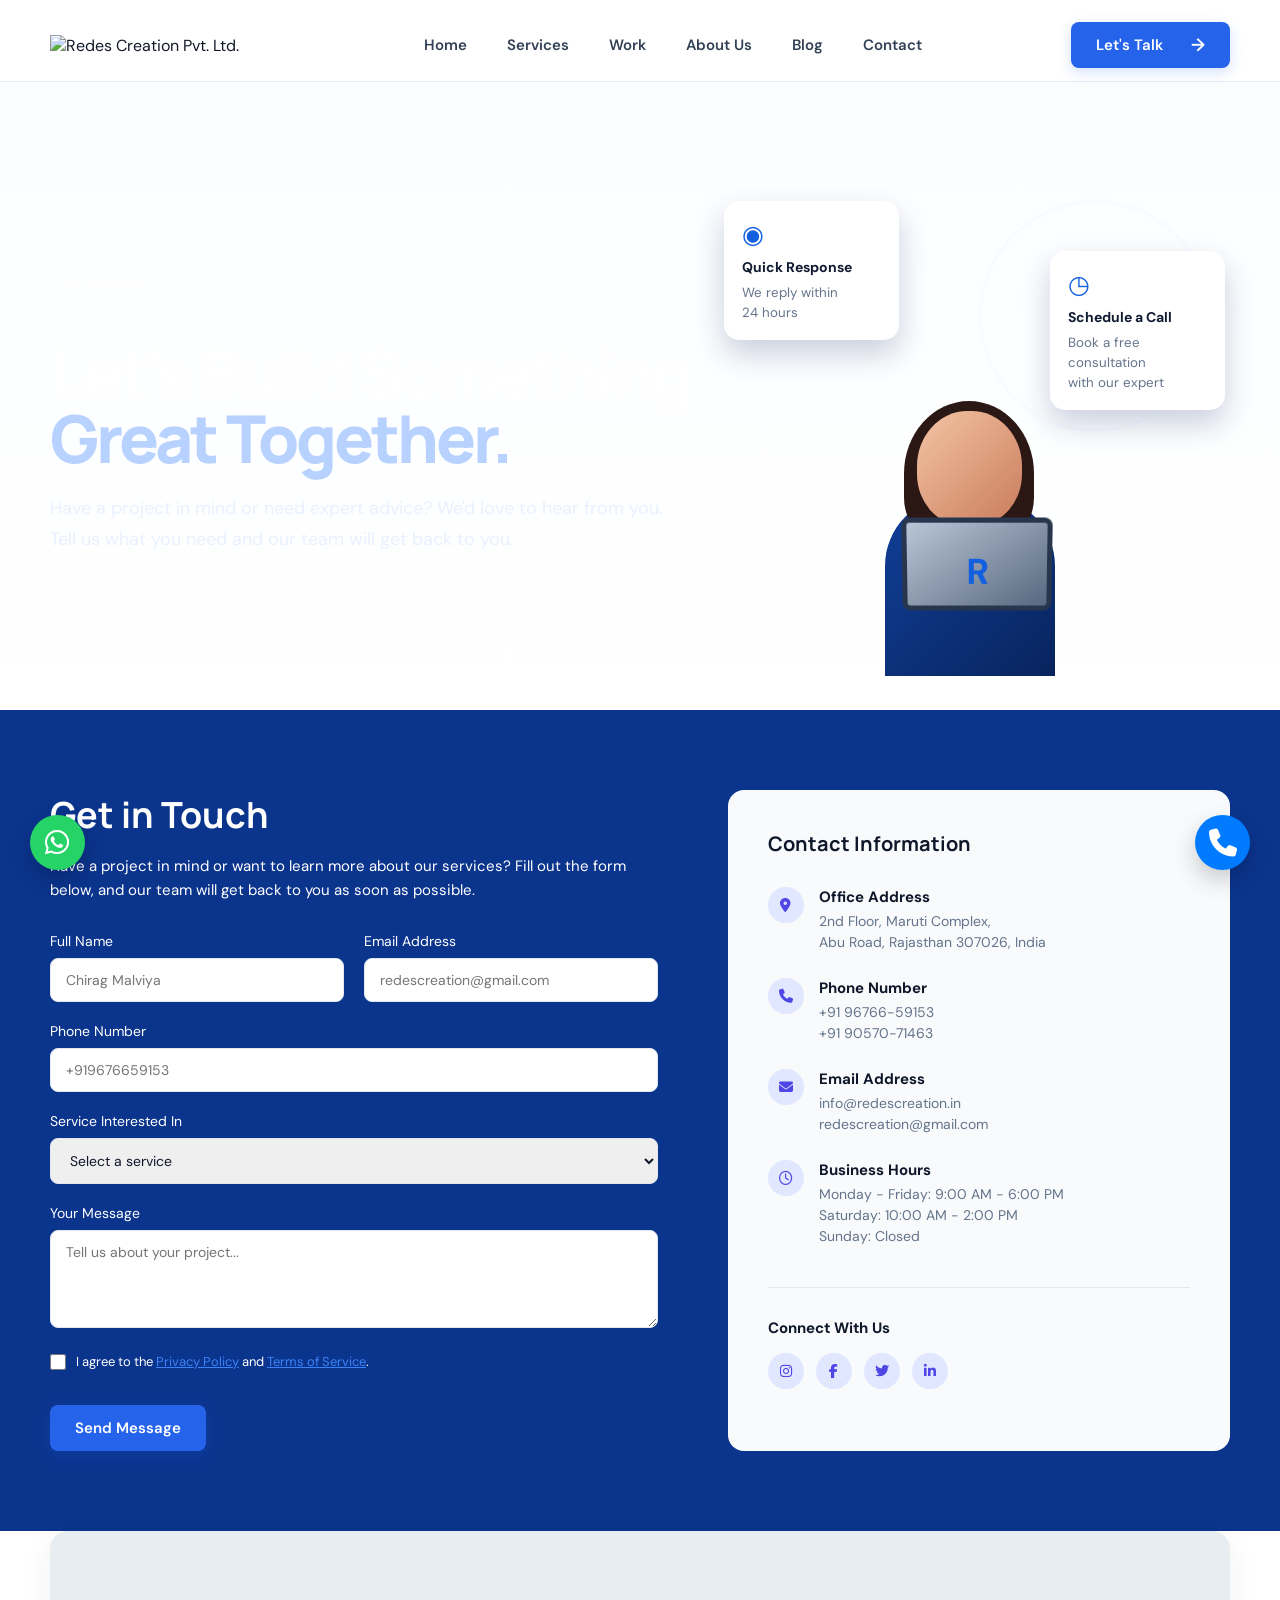
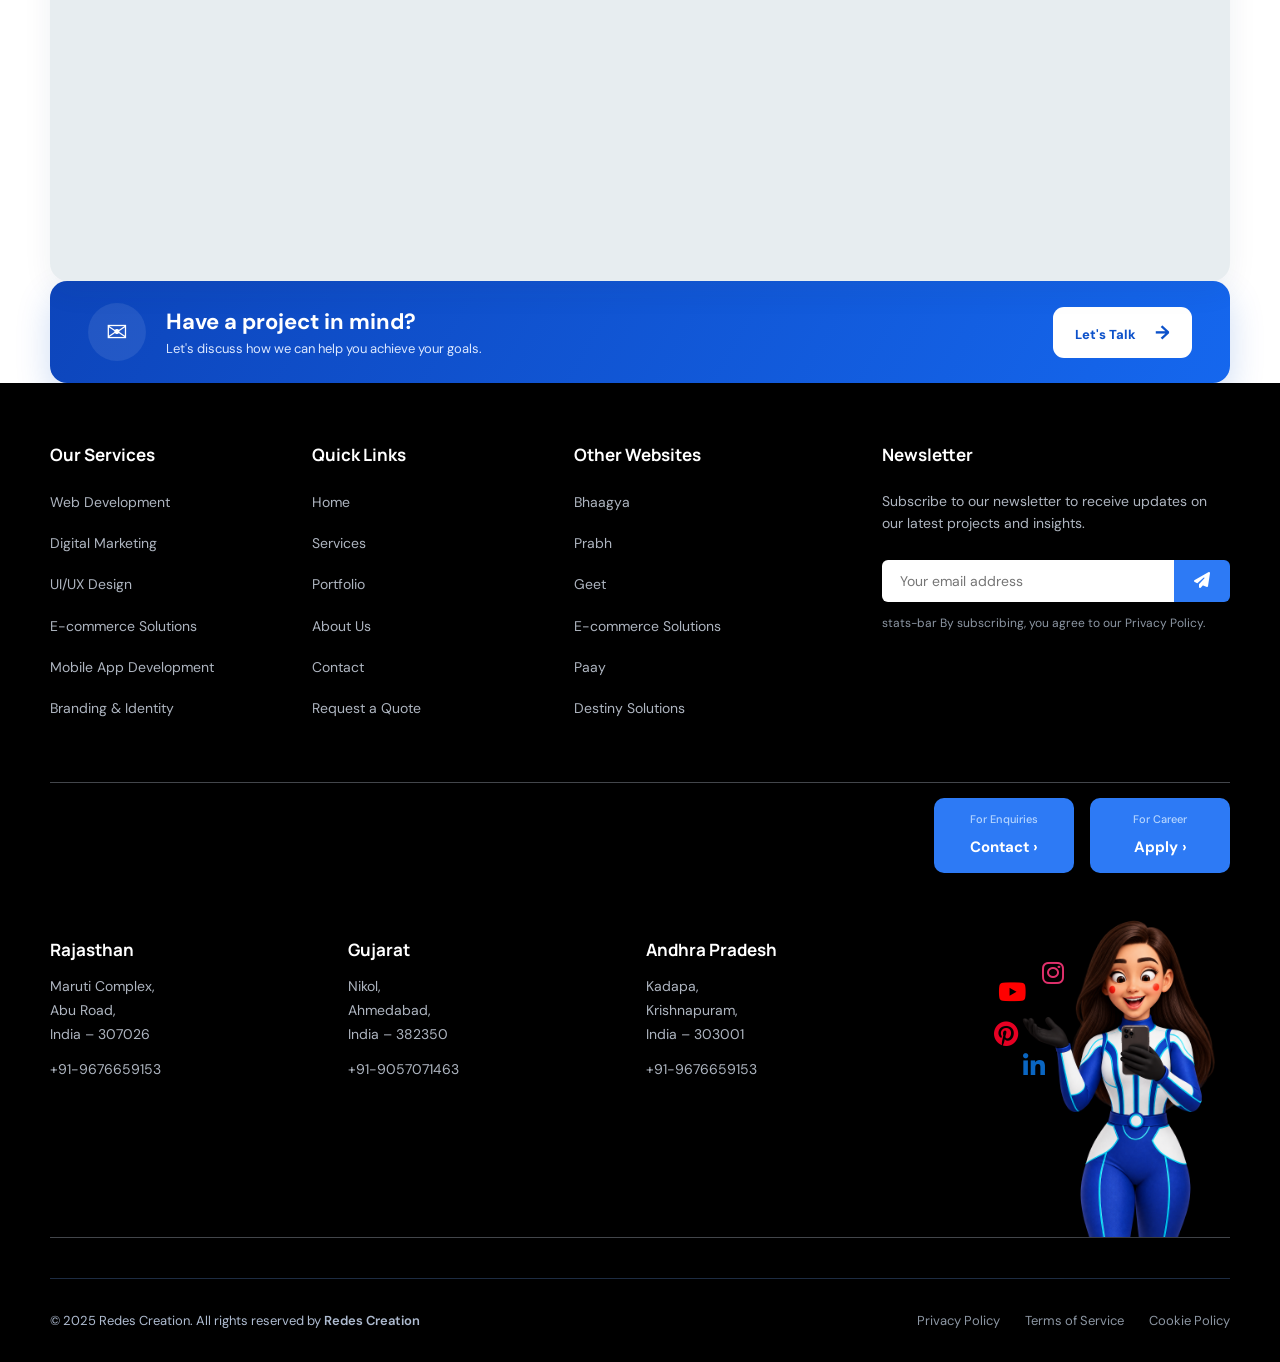
==== pages/contact.html @ 5dd5426d "update contact page cretae kiya" ====
<!doctype html>
<html lang="en">
  <head>
    <meta charset="UTF-8" />
    <meta name="viewport" content="width=device-width, initial-scale=1.0" />
    <title>Contact Us | Redes Creation</title>
    <meta
      name="description"
      content="Contact Redes Creation for digital solutions, websites, apps, software, AI and marketing services."
    />
    <link rel="preconnect" href="https://fonts.googleapis.com" />
    <link rel="preconnect" href="https://fonts.gstatic.com" crossorigin />
    <link
      href="https://fonts.googleapis.com/css2?family=Inter:wght@400;500;600;700;800&display=swap"
      rel="stylesheet"
    />

    <link
      rel="stylesheet"
      href="https://cdnjs.cloudflare.com/ajax/libs/font-awesome/6.4.0/css/all.min.css"
    />
    <link rel="stylesheet" href="contact.css" />
    <link rel="stylesheet" href="../css/style.css" />
  </head>
  <body>
    <header class="site-header" id="home">
      <div class="container nav-wrap">
        <a href="../index.html" class="brand" aria-label="Redes Creation home">
          <img
            src="https://redescreation.in/images/ram.png"
            alt="Redes Creation Pvt. Ltd."
          />
        </a>
        <button
          class="menu-toggle"
          aria-label="Toggle navigation"
          aria-expanded="false"
        >
          <span></span><span></span><span></span>
        </button>
        <nav class="main-nav">
          <a class="active" href="../index.html">Home</a>
          <a href="../pages/service.html">Services</a>
          <a href="#work">Work</a>
          <a href="#about">About Us</a>
          <a href="#blog">Blog</a>
          <a href="pages/contact.html">Contact</a>
        </nav>
        <a class="btn btn-primary nav-cta" href="#contact"
          >Let's Talk <span>→</span></a
        >
      </div>
    </header>

    <main>
      <section class="hero">
        <div class="hero-lines"></div>
        <div class="container hero-content">
          <div>
            <span class="eyebrow light">GET IN TOUCH</span>
            <h1>Let's Build Something <span>Great Together.</span></h1>
            <p>
              Have a project in mind or need expert advice? We'd love to hear
              from you. Tell us what you need and our team will get back to you.
            </p>
          </div>

          <div class="hero-visual" aria-hidden="true">
            <div class="orb orb-1"></div>
            <div class="orb orb-2"></div>
            <div class="person">
              <div class="head"></div>
              <div class="hair"></div>
              <div class="body"></div>
              <div class="laptop"></div>
            </div>
            <div class="float-card card-a">
              <i>◉</i><strong>Quick Response</strong
              ><small>We reply within<br />24 hours</small>
            </div>
            <div class="float-card card-b">
              <i>◷</i><strong>Schedule a Call</strong
              ><small>Book a free consultation<br />with our expert</small>
            </div>
          </div>
        </div>
      </section>

     <!-- CONTACT -->
      <section class="contact-section section-light" id="contact">
        <div class="container contact-layout">
          <!-- Contact Form -->
          <div class="contact-form-wrap">
            <h2>Get in Touch</h2>
            <p>
              Have a project in mind or want to learn more about our services?
              Fill out the form below, and our team will get back to you as soon
              as possible.
            </p>
            <form class="contact-form">
              <div class="form-row">
                <div class="form-group">
                  <label>Full Name</label>
                  <input type="text" placeholder="Chirag Malviya" required />
                </div>
                <div class="form-group">
                  <label>Email Address</label>
                  <input
                    type="email"
                    placeholder="redescreation@gmail.com"
                    required
                  />
                </div>
              </div>
              <div class="form-group">
                <label>Phone Number</label>
                <input type="tel" placeholder="+919676659153" />
              </div>
              <div class="form-group">
                <label>Service Interested In</label>
                <select required>
                  <option value="">Select a service</option>
                  <option value="web">Web Development</option>
                  <option value="app">App Development</option>
                  <option value="marketing">Digital Marketing</option>
                  <option value="design">UI/UX Design</option>
                </select>
              </div>
              <div class="form-group">
                <label>Your Message</label>
                <textarea
                  rows="4"
                  placeholder="Tell us about your project..."
                  required
                ></textarea>
              </div>
              <div class="form-group checkbox-group">
                <input type="checkbox" id="terms" required />
                <label for="terms"
                  >I agree to the <a href="#">Privacy Policy</a> and
                  <a href="#">Terms of Service</a>.</label
                >
              </div>
              <button type="submit" class="btn btn-primary mt-3">
                Send Message
              </button>
            </form>
          </div>

          <!-- Contact Info -->
          <div class="contact-info-wrap">
            <h3>Contact Information</h3>

            <div class="info-item">
              <div class="info-icon">
                <i class="fa-solid fa-location-dot"></i>
              </div>
              <div class="info-text">
                <strong>Office Address</strong>
                <span
                  >2nd Floor, Maruti Complex,<br />Abu Road, Rajasthan 307026,
                  India</span
                >
              </div>
            </div>

            <div class="info-item">
              <div class="info-icon"><i class="fa-solid fa-phone"></i></div>
              <div class="info-text">
                <strong>Phone Number</strong>
                <span>+91 96766-59153<br />+91 90570-71463</span>
              </div>
            </div>

            <div class="info-item">
              <div class="info-icon"><i class="fa-solid fa-envelope"></i></div>
              <div class="info-text">
                <strong>Email Address</strong>
                <span>info@redescreation.in<br />redescreation@gmail.com</span>
              </div>
            </div>

            <div class="info-item">
              <div class="info-icon"><i class="fa-regular fa-clock"></i></div>
              <div class="info-text">
                <strong>Business Hours</strong>
                <span
                  >Monday - Friday: 9:00 AM - 6:00 PM<br />Saturday: 10:00 AM -
                  2:00 PM<br />Sunday: Closed</span
                >
              </div>
            </div>

            <div class="connect-with-us">
              <h4>Connect With Us</h4>
              <div class="social-links">
                <a href="https://www.instagram.com/redescreation"><i class="fa-brands fa-instagram"></i></a>
                <a href="#"><i class="fa-brands fa-facebook-f"></i></a>
                <a href="#"><i class="fa-brands fa-twitter"></i></a>
                <a href="https://www.linkedin.com/company/redescreation/"><i class="fa-brands fa-linkedin-in"></i></a>
              </div>
            </div>
          </div>
        </div>
      </section>
    </main>
    

        <div class="container map">
          <iframe src="https://maps.google.com/maps?q=Maruti%20Complex,%20Abu%20Road,%20Rajasthan%20307026&t=&z=14&ie=UTF8&iwloc=&output=embed" width="100%" height="100%" style="border:0;" allowfullscreen="" loading="lazy" referrerpolicy="no-referrer-when-downgrade" title="Google Map of Redes Creation Office"></iframe>
        </div>

        <div class="container project-cta">
          <div class="mail-circle">✉</div>
          <div>
            <h3>Have a project in mind?</h3>
            <p>Let's discuss how we can help you achieve your goals.</p>
          </div>
          <a class="white-btn" href="#contact-form"
            >Let's Talk <span>→</span></a
          >
        </div>
      </section>
    </main>

    <footer class="footer">
      <div class="container">
        <div class="footer-top">
          <div class="footer-col">
            <h4>Our Services</h4>
            <ul>
              <li><a href="#">Web Development</a></li>
              <li><a href="#">Digital Marketing</a></li>
              <li><a href="#">UI/UX Design</a></li>
              <li><a href="#">E-commerce Solutions</a></li>
              <li><a href="#">Mobile App Development</a></li>
              <li><a href="#">Branding & Identity</a></li>
            </ul>
          </div>
          <div class="footer-col">
            <h4>Quick Links</h4>
            <ul>
              <li><a href="../index.html">Home</a></li>
              <li><a href="../pages/service.html">Services</a></li>
              <li><a href="#">Portfolio</a></li>
              <li><a href="#">About Us</a></li>
              <li><a href="../pages/contact.html">Contact</a></li>
              <li><a href="#">Request a Quote</a></li>
            </ul>
          </div>
          <div class="footer-col">
            <h4>Other Websites</h4>
            <ul>
              <li><a href="#">Bhaagya</a></li>
              <li><a href="#">Prabh</a></li>
              <li><a href="#">Geet</a></li>
              <li><a href="#">E-commerce Solutions</a></li>
              <li><a href="#">Paay</a></li>
              <li><a href="#">Destiny Solutions</a></li>
            </ul>
          </div>
          <div class="footer-col newsletter-col">
            <h4>Newsletter</h4>
            <p>
              Subscribe to our newsletter to receive updates on our latest
              projects and insights.
            </p>
            <form class="newsletter-form">
              <input type="email" placeholder="Your email address" required />
              <button type="submit" aria-label="Subscribe">
                <i class="fa-solid fa-paper-plane"></i>
              </button>
            </form>
            <p class="privacy-text">
              stats-bar By subscribing, you agree to our Privacy Policy.
            </p>
          </div>
        </div>

        <div class="footer-middle">
          <div class="locations-wrap">
            <div class="location-col">
              <h4>Rajasthan</h4>
              <p>Maruti Complex,<br />Abu Road,<br />India &ndash; 307026</p>
              <a href="tel:+919676659153">+91-9676659153</a>
            </div>
            <div class="location-col">
              <h4>Gujarat</h4>
              <p>Nikol,<br />Ahmedabad,<br />India &ndash; 382350</p>
              <a href="tel:+919057071463">+91-9057071463</a>
            </div>
            <div class="location-col">
              <h4>Andhra Pradesh</h4>
              <p>Kadapa,<br />Krishnapuram,<br />India &ndash; 303001</p>
              <a href="tel:+919676659153">+91-9676659153</a>
            </div>
          </div>
          <div class="actions-wrap">
            <div class="action-buttons">
              <a href="#" class="action-btn">
                <span class="small-text">For Enquiries</span>
                <span class="big-text">Contact &rsaquo;</span>
              </a>
              <a href="#" class="action-btn">
                <span class="small-text">For Career</span>
                <span class="big-text">Apply &rsaquo;</span>
              </a>
            </div>
            <div class="character-social-wrapper">
              <div class="charecter-user">
                <img
                  src="../assets/social media-2.png"
                  alt="character use social media"
                />
              </div>
              <div class="social-links-floating">
                <a
                  href="https://www.instagram.com/redescreation"
                  class="social-icon icon-1"
                  aria-label="Instagram"
                  ><i class="fa-brands fa-instagram"></i
                ></a>
                <a href="#" class="social-icon icon-2" aria-label="Pinterest"
                  ><i class="fa-brands fa-pinterest"></i
                ></a>
                <a href="#" class="social-icon icon-3" aria-label="YouTube"
                  ><i class="fa-brands fa-youtube"></i
                ></a>
                <a
                  href="https://www.linkedin.com/company/redescreation/"
                  class="social-icon icon-4"
                  aria-label="LinkedIn"
                  ><i class="fa-brands fa-linkedin-in"></i
                ></a>
              </div>
            </div>
          </div>
        </div>

        <div class="footer-bottom">
          <p>
            &copy; 2025 Redes Creation. All rights reserved by
            <a href="#" class="brand-link">Redes Creation</a>
          </p>
          <div class="footer-legal">
            <a href="#">Privacy Policy</a>
            <a href="#">Terms of Service</a>
            <a href="#">Cookie Policy</a>
          </div>
        </div>
      </div>
    </footer>

    <a
      href="https://wa.me/919676659153"
      class="float-btn float-whatsapp"
      target="_blank"
      rel="noopener"
      aria-label="WhatsApp Us"
    >
      <i class="fa-brands fa-whatsapp"></i>
    </a>
    <a
      href="tel:+919676659153"
      class="float-btn float-call"
      aria-label="Call Us"
    >
      <i class="fa-solid fa-phone"></i>
    </a>

    <div class="service-modal" aria-hidden="true">
      <div class="modal-backdrop"></div>
      <div class="modal-box">
        <button class="modal-close" aria-label="Close">×</button>
        <span class="mini-label">SERVICE DETAILS</span>
        <h2 id="modal-title">Website</h2>
        <p id="modal-text"></p>
        <ul id="modal-list"></ul>
        <a href="../pages/contact.html" class="btn btn-primary modal-cta"
          >Discuss Your Project →</a
        >
      </div>
    </div>

    <script src="../js/script.js"></script>
    <script src="../pages/contact.js"></script>
  </body>
</html>
---- pages/contact.css ----
* {
  box-sizing: border-box;
  margin: 0;
  padding: 0;
}
:root {
  --blue: #1557d8;
  --blue2: #0a42b8;
  --navy: #07152d;
  --text: #101b32;
  --muted: #66758e;
  --line: #e4e9f2;
}
html {
  scroll-behavior: smooth;
}
body {
  font-family: Inter, Arial, sans-serif;
  color: var(--text);
  background: #fff;
}
a {
  text-decoration: none;
  color: inherit;
}
.container {
  width: min(1180px, calc(100% - 48px));
  margin: auto;
}

.site-header {
  height: 82px;
  background: #fff;
  border-bottom: 1px solid #edf0f5;
  position: relative;
  z-index: 20;
}
.nav-wrap {
  height: 100%;
  display: flex;
  align-items: center;
  gap: 32px;
}
.brand {
  display: flex;
  align-items: center;
  gap: 9px;
  min-width: 245px;
}
.brand-mark {
  font-size: 49px;
  line-height: 1;
  font-weight: 800;
  color: #125be0;
  letter-spacing: -8px;
  width: 42px;
}
.brand-text {
  display: grid;
  line-height: 1.05;
}
.brand-text strong {
  font-size: 21px;
  letter-spacing: -0.5px;
}
.brand-text b {
  font-size: 16px;
  color: #1260df;
  letter-spacing: 0.1px;
}
.brand-text small {
  font-size: 9px;
  font-weight: 700;
  display: inline;
  margin-left: 79px;
  margin-top: -11px;
  white-space: nowrap;
}
.main-nav {
  display: flex;
  align-items: center;
  justify-content: center;
  gap: 34px;
  flex: 1;
  font-size: 14px;
  font-weight: 600;
}
.main-nav a {
  padding: 30px 0 25px;
  position: relative;
}
.main-nav a.active {
  color: var(--blue);
}
.main-nav a.active:after {
  content: "";
  position: absolute;
  bottom: 17px;
  left: 0;
  right: 0;
  height: 2px;
  background: var(--blue);
}
.nav-cta,
.primary-btn {
  background: linear-gradient(135deg, #1260e8, #0b4ccf);
  color: #fff;
  border: 0;
  border-radius: 12px;
  padding: 15px 21px;
  font-weight: 700;
  box-shadow: 0 8px 20px #145be833;
}
.nav-cta span,
.primary-btn span,
.white-btn span {
  margin-left: 16px;
  font-size: 19px;
}
.menu-toggle {
  display: none;
  background: none;
  border: 0;
  font-size: 27px;
  color: #1358d7;
}

.hero {
  position: relative;
  overflow: hidden;
  background: linear-gradient(110deg, #0a43ae, #155bd0);
  color: #fff;
  min-height: 330px;
}
.hero:after {
  content: "";
  position: absolute;
  inset: 0;
  background: linear-gradient(
    78deg,
    transparent 48%,
    #ffffff0d 48.3%,
    transparent 49%,
    transparent 72%,
    #ffffff0b 72.3%,
    transparent 73%
  );
  pointer-events: none;
}
.hero-content {
  min-height: 330px;
  display: grid;
  grid-template-columns: 1.1fr 0.9fr;
  align-items: center;
  position: relative;
  z-index: 2;
}
.eyebrow {
  display: inline-flex;
  color: #1260df;
  font-size: 12px;
  font-weight: 800;
  letter-spacing: 0.5px;
  margin-bottom: 16px;
}
.eyebrow.light {
  color: #fff;
  border: 1px solid #ffffff66;
  padding: 8px 13px;
  border-radius: 20px;
  background: #ffffff12;
}
.hero h1 {
  font-size: clamp(42px, 5vw, 65px);
  line-height: 1.05;
  max-width: 650px;
  letter-spacing: -2.2px;
}
.hero h1 span {
  color: #b8d2ff;
}
.hero p {
  font-size: 18px;
  line-height: 1.7;
  max-width: 620px;
  margin-top: 22px;
  color: #e9f0ff;
}
.hero-visual {
  height: 330px;
  position: relative;
}
.orb {
  position: absolute;
  border-radius: 50%;
  filter: blur(1px);
}
.orb-1 {
  width: 320px;
  height: 320px;
  background: #ffffff10;
  right: 80px;
  top: 15px;
}
.orb-2 {
  width: 230px;
  height: 230px;
  border: 1px dashed #b9d3ff66;
  right: 20px;
  top: 55px;
}
.person {
  position: absolute;
  right: 170px;
  bottom: 0;
  width: 180px;
  height: 275px;
}
.head {
  position: absolute;
  width: 105px;
  height: 115px;
  border-radius: 48% 48% 45% 45%;
  background: linear-gradient(135deg, #f4c5a4, #c87b5c);
  top: 10px;
  left: 37px;
  z-index: 3;
}
.hair {
  position: absolute;
  width: 130px;
  height: 145px;
  border-radius: 52% 52% 35% 35%;
  background: #2b1713;
  top: 0;
  left: 24px;
  z-index: 2;
}
.body {
  position: absolute;
  bottom: 0;
  left: 5px;
  width: 170px;
  height: 180px;
  border-radius: 70px 70px 0 0;
  background: linear-gradient(135deg, #103f98, #08245e);
}
.laptop {
  position: absolute;
  z-index: 5;
  bottom: 65px;
  left: 22px;
  width: 150px;
  height: 93px;
  border-radius: 8px;
  background: linear-gradient(145deg, #b9c5d7, #59687f);
  border: 5px solid #28364d;
  transform: perspective(300px) rotateX(-4deg);
}
.laptop:after {
  content: "R";
  position: absolute;
  inset: 25px;
  text-align: center;
  color: #1260df;
  font-size: 36px;
  font-weight: 800;
}
.float-card {
  position: absolute;
  background: #fff;
  color: var(--text);
  padding: 17px 18px;
  border-radius: 15px;
  box-shadow: 0 14px 30px #001b5833;
  width: 175px;
  z-index: 6;
}
.float-card i {
  display: block;
  color: #1260df;
  font-size: 25px;
  font-style: normal;
  margin-bottom: 7px;
}
.float-card strong {
  font-size: 14px;
  display: block;
}
.float-card small {
  color: #65748b;
  line-height: 1.5;
  display: block;
  margin-top: 7px;
}
.card-a {
  left: 25px;
  top: 55px;
}
.card-b {
  right: 5px;
  top: 105px;
}

.contact-section {
  background: #f8faff;
  padding: 0 0 70px;
}
.contact-box {
  background: #fff;
  border-radius: 22px;
  box-shadow: 0 22px 55px #172b4d15;
  position: relative;
  z-index: 5;
  margin-top: -1px;
  display: grid;
  grid-template-columns: 1.1fr 0.9fr;
  padding: 48px 50px;
}
.form-side {
  padding-right: 55px;
  border-right: 1px solid var(--line);
}
.info-side {
  padding-left: 55px;
}
.contact-box h2 {
  font-size: 31px;
  line-height: 1.2;
  letter-spacing: -1px;
  margin-bottom: 14px;
}
.contact-box h2 span {
  color: #1260df;
}
.muted {
  color: var(--muted);
  font-size: 15px;
  line-height: 1.7;
}
form {
  margin-top: 25px;
}
.field {
  display: flex;
  align-items: center;
  gap: 12px;
  border: 1px solid var(--line);
  border-radius: 12px;
  height: 54px;
  padding: 0 16px;
  margin-bottom: 13px;
  transition: 0.2s;
}
.field:focus-within {
  border-color: #2b6bea;
  box-shadow: 0 0 0 4px #1260df12;
}
.field > span {
  color: #1260df;
  font-size: 18px;
  width: 18px;
  text-align: center;
}
.field input,
.field select,
.field textarea {
  border: 0;
  outline: 0;
  width: 100%;
  font: inherit;
  color: #293752;
  background: transparent;
}
.field input::placeholder,
.field textarea::placeholder {
  color: #98a4b6;
}
.field select {
  color: #98a4b6;
}
.field textarea {
  resize: vertical;
  min-height: 95px;
  padding-top: 16px;
}
.field.textarea {
  height: 120px;
  align-items: flex-start;
}
.form-bottom {
  display: flex;
  align-items: center;
  gap: 20px;
  margin-top: 7px;
}
.primary-btn {
  cursor: pointer;
}
.privacy {
  display: flex;
  align-items: center;
  gap: 9px;
  color: #1260df;
  font-size: 18px;
}
.privacy span {
  color: #7b8798;
  font-size: 11px;
  line-height: 1.4;
}
.form-status {
  font-size: 13px;
  margin-top: 12px;
  font-weight: 600;
}
.info-item {
  display: flex;
  gap: 17px;
  margin-top: 25px;
}
.info-icon {
  width: 43px;
  height: 43px;
  border-radius: 50%;
  background: #edf4ff;
  color: #1260df;
  display: grid;
  place-items: center;
  font-size: 21px;
  flex: 0 0 auto;
}
.info-item strong {
  font-size: 14px;
}
.info-item p {
  color: #46546b;
  font-size: 13px;
  line-height: 1.6;
  margin-top: 5px;
}
.map {
  height: 350px;
  margin-top: 40px;
  border-radius: 18px;
  overflow: hidden;
  position: relative;
  background: #e7edf0;
  box-shadow: 0 10px 30px #172b4d11;
}
.map iframe {
  width: 100%;
  height: 100%;
  border: 0;
}
.project-cta {
  margin-top: 22px;
  border-radius: 17px;
  background: linear-gradient(120deg, #0d45bb, #1567ee);
  color: #fff;
  display: flex;
  align-items: center;
  gap: 20px;
  padding: 22px 38px;
  box-shadow: 0 15px 35px #0c4fc633;
}
.mail-circle {
  width: 58px;
  height: 58px;
  border-radius: 50%;
  display: grid;
  place-items: center;
  background: #ffffff16;
  font-size: 26px;
}
.project-cta h3 {
  font-size: 22px;
}
.project-cta p {
  font-size: 13px;
  color: #dce8ff;
  margin-top: 4px;
}
.white-btn {
  margin-left: auto;
  background: #fff;
  color: #0c51ca;
  padding: 13px 22px;
  border-radius: 11px;
  font-size: 13px;
  font-weight: 800;
}

.footer {
  background: #06142b;
  color: #fff;
  padding: 55px 0 20px;
}
.footer-grid {
  display: grid;
  grid-template-columns: 1.3fr 0.8fr 1.2fr 1.1fr;
  gap: 45px;
}
.footer .brand {
  min-width: 0;
  margin-bottom: 20px;
}
.footer .brand-mark {
  font-size: 43px;
}
.footer p,
.footer a {
  color: #aebbd0;
  font-size: 13px;
  line-height: 1.8;
}
.footer-grid > div > a:not(.brand) {
  display: block;
}
.footer h4 {
  font-size: 14px;
  margin-bottom: 16px;
  color: #fff;
}
.hours-title {
  margin-top: 23px;
}
.socials {
  display: flex;
  gap: 8px;
  margin-top: 18px;
}
.socials a {
  border: 1px solid #40506b;
  width: 31px;
  height: 31px;
  border-radius: 50%;
  display: grid;
  place-items: center;
  font-size: 11px;
  color: #fff;
}
.footer-bottom {
  border-top: 1px solid #1d2c43;
  margin-top: 40px;
  padding-top: 18px;
  display: flex;
  justify-content: space-between;
  color: #8291a9;
  font-size: 11px;
}

@media (max-width: 900px) {
  .main-nav {
    gap: 18px;
  }
  .brand {
    min-width: 210px;
  }
  .nav-wrap {
    gap: 15px;
  }
  .hero-content {
    grid-template-columns: 1fr;
  }
  .hero {
    min-height: 500px;
  }
  .hero-content {
    padding-top: 55px;
  }
  .hero-visual {
    height: 250px;
    margin-top: 10px;
  }
  .person {
    right: 34%;
    transform: scale(0.85);
    transform-origin: bottom;
  }
  .card-a {
    left: 2%;
    top: 25px;
  }
  .card-b {
    right: 0;
    top: 50px;
  }
  .contact-box {
    grid-template-columns: 1fr;
  }
  .form-side {
    padding-right: 0;
    border-right: 0;
    border-bottom: 1px solid var(--line);
    padding-bottom: 35px;
  }
  .info-side {
    padding: 35px 0 0;
  }
  .footer-grid {
    grid-template-columns: 1fr 1fr;
  }
}
@media (max-width: 680px) {
  .container {
    width: min(100% - 28px, 1180px);
  }
  .site-header {
    height: 70px;
  }
  .main-nav {
    display: none;
    position: absolute;
    top: 70px;
    left: 0;
    right: 0;
    background: #fff;
    flex-direction: column;
    padding: 15px 20px;
    gap: 0;
    box-shadow: 0 15px 25px #001b5820;
  }
  .main-nav.open {
    display: flex;
  }
  .main-nav a {
    padding: 14px 5px;
    width: 100%;
  }
  .main-nav a.active:after {
    bottom: 7px;
  }
  .menu-toggle {
    display: block;
    margin-left: auto;
  }
  .nav-cta {
    display: none;
  }
  .brand-text strong {
    font-size: 18px;
  }
  .brand-text b {
    font-size: 14px;
  }
  .brand-text small {
    font-size: 8px;
    margin-left: 69px;
  }
  .brand-mark {
    font-size: 43px;
  }
  .hero {
    min-height: 575px;
  }
  .hero-content {
    padding-top: 45px;
  }
  .hero h1 {
    font-size: 40px;
    letter-spacing: -1.5px;
  }
  .hero p {
    font-size: 15px;
  }
  .hero-visual {
    height: 280px;
  }
  .person {
    right: 22%;
    transform: scale(0.7);
  }
  .float-card {
    width: 145px;
    padding: 12px;
  }
  .float-card small {
    font-size: 10px;
  }
  .card-a {
    left: 0;
    top: 30px;
  }
  .card-b {
    right: 0;
    top: 100px;
  }
  .contact-box {
    padding: 30px 22px;
    border-radius: 17px;
  }
  .contact-box h2 {
    font-size: 26px;
  }
  .form-bottom {
    align-items: flex-start;
    flex-direction: column;
  }
  .privacy {
    order: 2;
  }
  .map {
    height: 280px;
  }
  .project-cta {
    flex-wrap: wrap;
    padding: 22px;
  }
  .project-cta .white-btn {
    margin-left: 0;
  }
  .project-cta h3 {
    font-size: 19px;
  }
  .footer-grid {
    grid-template-columns: 1fr;
    gap: 30px;
  }
  .footer-bottom {
    flex-direction: column;
    gap: 8px;
  }
}
---- css/style.css ----
@import url("https://fonts.googleapis.com/css2?family=DM+Sans:wght@400;500;600;700&family=Manrope:wght@500;600;700;800&display=swap");

:root {
  --blue: #1260e8;
  --blue2: #1f7bff;
  --navy: #071020;
  --ink: #111827;
  --muted: #64748b;
  --line: #dbe4f1;
  --soft: #f7faff;
  --white: #fff;
  --shadow: 0 20px 60px rgba(15, 42, 92, 0.12);
  --radius: 22px;
}
* {
  box-sizing: border-box;
  margin: 0;
  padding: 0;
}
html {
  scroll-behavior: smooth;
}
body {
  font-family: "DM Sans", sans-serif;
  color: var(--ink);
  background: #fff;
  overflow-x: hidden;
}
a {
  text-decoration: none;
  color: inherit;
}
button {
  font: inherit;
}
.container {
  width: min(1180px, calc(100% - 48px));
  margin: auto;
}
.top-glow {
  position: fixed;
  inset: -30vh -20vw auto;
  height: 60vh;
  background: radial-gradient(
    circle,
    rgba(39, 120, 255, 0.08),
    transparent 62%
  );
  pointer-events: none;
  z-index: -1;
}

.site-header {
  position: sticky;
  top: 0;
  z-index: 100;
  background: rgba(255, 255, 255, 0.95);
  backdrop-filter: blur(12px);
  border-bottom: 1px solid rgba(226, 232, 240, 0.8);
}
.nav-wrap {
  height: 90px;
  display: flex;
  align-items: center;
  justify-content: space-between;
}
.brand {
  width: 245px;
  display: block;
}
/* .footer-video{ 
  width: 100;
  height: 100px;
} */

.brand img {
  width: 132px;
  height: 34px;
  object-fit: cover;
  object-position: left center;
  mix-blend-mode: multiply;
}
.main-nav {
  display: flex;
  align-items: center;
  gap: 40px;
}
.main-nav a {
  font-size: 15px;
  font-weight: 600;
  color: #334155;
  position: relative;
  padding: 10px 0;
  transition: color 0.3s ease;
}
.main-nav a:hover,
.main-nav a.active {
  color: #0f58d8;
}
.main-nav a.active:after,
.main-nav a:hover:after {
  content: "";
  position: absolute;
  bottom: 0;
  left: 0;
  width: 100%;
  height: 2px;
  background: #2563eb;
  border-radius: 2px;
}
.nav-cta {
  margin-left: 20px;
}

.btn {
  display: inline-flex;
  align-items: center;
  justify-content: center;
  gap: 12px;
  padding: 12px 24px;
  border-radius: 8px;
  font-weight: 600;
  font-size: 15px;
  transition: all 0.3s ease;
  border: 1px solid transparent;
  cursor: pointer;
}
.btn span {
  font-size: 18px;
  line-height: 0;
  transition: transform 0.3s ease;
}
.btn:hover span {
  transform: translateX(4px);
}
.btn-primary {
  background: #2563eb;
  color: #fff;
  box-shadow: 0 4px 14px rgba(37, 99, 235, 0.2);
}
.btn-primary:hover {
  background: #1d4ed8;
  transform: translateY(-2px);
  box-shadow: 0 6px 20px rgba(37, 99, 235, 0.3);
}

.hero-btn-outline {
  display: inline-flex;
  align-items: center;
  gap: 8px;
  padding: 14px 26px;
  border: 1px solid #1d6df1;
  border-radius: 100px;
  color: #1d6df1;
  font-weight: 700;
  font-size: 15px;
  transition: 0.3s ease;
  text-decoration: none;
}
.hero-btn-outline:hover {
  background: #1d6df1;
  color: #fff;
}

.hero-btn-cyan {
  display: inline-flex;
  align-items: center;
  gap: 8px;
  padding: 14px 26px;
  background: linear-gradient(160deg, #145ee2, #0a3eaa);
  border-radius: 100px;
  color: #fff;
  font-weight: 700;
  font-size: 15px;
  transition: 0.3s ease;
  text-decoration: none;
}
.hero-btn-cyan:hover {
  background: #0096b4;
  transform: translateY(-2px);
  box-shadow: 0 8px 20px rgba(0, 180, 216, 0.3);
}

.menu-toggle {
  display: none;
  border: 0;
  background: none;
  width: 42px;
  height: 42px;
}
.menu-toggle span {
  display: block;
  height: 2px;
  background: #111;
  margin: 6px auto;
  width: 25px;
  transition: all 0.3s cubic-bezier(0.25, 0.1, 0.25, 1);
}

.menu-toggle.open span:nth-child(1) {
  transform: translateY(8px) rotate(45deg);
}

.menu-toggle.open span:nth-child(2) {
  opacity: 0;
}

.menu-toggle.open span:nth-child(3) {
  transform: translateY(-8px) rotate(-45deg);
}

.hero {
  padding: 64px 0 34px;
  min-height: 585px;
  background: linear-gradient(180deg, #fbfdff 0%, #fff 100%);
}
.hero-grid {
  display: grid;
  grid-template-columns: 44% 56%;
  align-items: center;
  min-height: 520px;
}
.eyebrow,
.mini-label {
  display: inline-flex;
  align-items: center;
  gap: 6px;
  border: 1px solid #d6e0ef;
  background: #fff;
  border-radius: 100px;
  padding: 7px 13px;
  color: #1a5dcc;
  font-size: 11px;
  font-weight: 800;
  letter-spacing: 0.35px;
}
.eyebrow span {
  color: #44526a;
}
.hero h1 {
  font-family: "Manrope", sans-serif;
  font-size: 66px;
  line-height: 0.99;
  letter-spacing: -3px;
  margin: 25px 0 22px;
  font-weight: 800;
}
.hero h1 em {
  font-style: normal;
  color: var(--blue);
}
.hero-lead {
  font-size: 17px;
  line-height: 1.7;
  color: #4b5563;
  max-width: 520px;
}
.hero-lead strong {
  color: #125edc;
}
.hero-actions {
  display: flex;
  align-items: center;
  gap: 28px;
  margin-top: 30px;
}
.watch-link {
  display: flex;
  align-items: center;
  gap: 12px;
}
.watch-link small,
.watch-link b {
  display: block;
}
.watch-link b {
  font-size: 13px;
}
.watch-link small {
  font-size: 13px;
  color: #111;
}
.play {
  width: 49px;
  height: 49px;
  border: 1px solid #d9e1ed;
  border-radius: 50%;
  display: grid;
  place-items: center;
  color: #111;
  box-shadow: 0 6px 20px rgba(20, 30, 50, 0.08);
  font-size: 13px;
}

.hero-visual {
  height: 530px;
  position: relative;
}
.hero-person {
  position: absolute;
  inset: 28px 110px 0 105px;
  overflow: hidden;
  border-radius: 50%;
  display: flex;
  justify-content: center;
  align-items: flex-start;
  background: radial-gradient(
    circle at 50% 42%,
    #edf5ff 0,
    #f9fbff 58%,
    transparent 70%
  );
}
.hero-person img {
  width: 430px;
  height: 535px;
  object-fit: cover;
  object-position: center top;
  mix-blend-mode: multiply;
  filter: saturate(1.04);
  transform: scale(1.02);
}
.hero-orbit {
  position: absolute;
  border: 1px dashed #b9d5ff;
  border-radius: 50%;
  inset: 50px 75px 15px 75px;
  transform: rotate(-12deg);
}
.orbit-b {
  inset: 20px 45px 45px 120px;
  transform: rotate(22deg);
  opacity: 0.55;
}
.floating-card {
  position: absolute;
  width: 144px;
  padding: 15px 15px 14px;
  background: rgba(255, 255, 255, 0.96);
  border: 1px solid #e4ebf5;
  border-radius: 18px;
  box-shadow: 0 14px 40px rgba(26, 64, 120, 0.1);
  display: flex;
  flex-direction: column;
  gap: 5px;
  z-index: 3;
  animation: floatCard 4s ease-in-out infinite;
}
@keyframes floatCard {
  0%,
  100% {
    transform: translateY(0);
  }
  50% {
    transform: translateY(-15px);
  }
}
@keyframes floatBrandCard {
  0%,
  100% {
    transform: translateX(-50%) translateY(0);
  }
  50% {
    transform: translateX(-50%) translateY(-15px);
  }
}
.floating-card .card-icon {
  font-size: 23px;
  color: var(--blue);
  font-weight: 800;
}
.floating-card b {
  font-size: 13px;
}
.floating-card span {
  font-size: 10px;
  line-height: 1.45;
  color: #667085;
}
.floating-card i {
  display: block;
  width: 34px;
  height: 2px;
  background: var(--blue);
  margin-top: 4px;
}
.website-card {
  left: 25px;
  top: 72px;
  animation-delay: 0s;
}
.app-card {
  right: 12px;
  top: 70px;
  animation-delay: 1s;
}
.ai-card {
  left: 5px;
  bottom: 112px;
  animation-delay: 2s;
}
.software-card {
  right: 0;
  bottom: 92px;
  animation-delay: 0.5s;
}
.brand-card {
  left: 47%;
  bottom: 5px;
  transform: translateX(-50%);
  animation: floatBrandCard 4s ease-in-out infinite;
  animation-delay: 1.5s;
}

/* CEO SECTION */
.ceo-section {
  padding: 100px 0;
  background: linear-gradient(135deg, #0f4cbe 0%, #0d388f 100%);
  color: #ffffff;
  position: relative;
  overflow: hidden;
}
.ceo-section::before {
  content: "";
  position: absolute;
  top: -50%;
  left: -20%;
  width: 150%;
  height: 200%;
  background: radial-gradient(
    circle at center,
    rgba(255, 255, 255, 0.05) 0%,
    transparent 60%
  );
  transform: rotate(-15deg);
  pointer-events: none;
}
.ceo-layout {
  display: grid;
  grid-template-columns: 1fr 1fr;
  gap: 60px;
  align-items: center;
}
.ceo-content {
  padding-right: 40px;
  position: relative;
  z-index: 2;
}
.ceo-content h2 {
  font-family: "Manrope", sans-serif;
  font-size: 48px;
  font-weight: 800;
  line-height: 1.1;
  margin-bottom: 24px;
  letter-spacing: -1px;
}
.ceo-desc {
  font-size: 18px;
  line-height: 1.6;
  color: rgba(255, 255, 255, 0.9);
  margin-bottom: 40px;
  font-weight: 500;
}
.ceo-info h3 {
  font-family: "Manrope", sans-serif;
  font-size: 26px;
  font-weight: 700;
  margin-bottom: 4px;
}
.ceo-info span {
  font-size: 14px;
  color: rgba(255, 255, 255, 0.8);
  font-weight: 500;
  text-transform: uppercase;
  letter-spacing: 1px;
}
.ceo-decoration {
  display: flex;
  align-items: center;
  gap: 15px;
  margin-top: 50px;
}
.x-mark {
  position: relative;
  width: 14px;
  height: 14px;
  display: inline-block;
}
.x-mark::before,
.x-mark::after {
  content: "";
  position: absolute;
  top: 50%;
  left: 50%;
  width: 20px;
  height: 4px;
  background-color: #ffffff;
  border-radius: 2px;
}
.x-mark::before {
  transform: translate(-50%, -50%) rotate(45deg);
}
.x-mark::after {
  transform: translate(-50%, -50%) rotate(-45deg);
}
.deco-line {
  height: 2px;
  width: 200px;
  background-color: rgba(255, 255, 255, 0.6);
  margin: 0 10px;
}

.ceo-visual {
  position: relative;
  z-index: 2;
}
.ceo-img {
  width: 100%;
  max-width: 500px;
  height: auto;
  border-radius: 24px;
  box-shadow: 0 30px 60px rgba(0, 0, 0, 0.3);
  display: block;
  margin-left: auto;
  filter: grayscale(100%) contrast(1.1);
}

@media (max-width: 900px) {
  .ceo-layout {
    grid-template-columns: 1fr;
    gap: 50px;
  }
  .ceo-content {
    padding-right: 0;
  }
  .ceo-content h2 {
    font-size: 38px;
  }
  .ceo-img {
    margin-left: 0;
  }
  .deco-line {
    width: 100px;
  }
}
.mt-4 {
  margin-top: 10px;
}

.btn-white {
  background: #fff;
  color: #0f58d8;
  box-shadow: 0 12px 28px rgba(0, 0, 0, 0.15);
}
.btn-white:hover {
  background: #f8fafc;
  transform: translateY(-2px);
  box-shadow: 0 16px 35px rgba(0, 0, 0, 0.2);
}

@media (max-width: 900px) {
  .about-layout {
    grid-template-columns: 1fr;
    gap: 40px;
  }
}

.service-selector {
  background: radial-gradient(
    circle at 50% 20%,
    #0e2d64 0,
    #071020 46%,
    #030913 100%
  );
  color: #fff;
  padding: 34px 0 0;
  border-radius: 20px 20px 0 0;
  position: relative;
  overflow: hidden;
}
.service-selector:before {
  content: "";
  position: absolute;
  inset: 0;
  background: linear-gradient(
    115deg,
    transparent 20%,
    rgba(34, 109, 235, 0.08),
    transparent 65%
  );
  pointer-events: none;
}
.section-heading h2 {
  font-family: "Manrope", sans-serif;
  font-size: 34px;
  line-height: 1.15;
  letter-spacing: -1.4px;
}
.section-heading h2 span {
  color: #2774f2;
}
.centered {
  text-align: center;
}
.centered h2 {
  margin-top: 8px;
}
.dots {
  display: flex;
  justify-content: center;
  gap: 6px;
  margin: 12px 0 22px;
}
.dots i {
  width: 4px;
  height: 4px;
  border-radius: 50%;
  background: #5b6d88;
}
.dots .active {
  width: 20px;
  border-radius: 10px;
  background: #2d7cff;
}

.service-grid {
  display: grid;
  grid-template-columns: repeat(4, 1fr);
  gap: 14px;
  align-items: stretch;
}
.service-card {
  min-height: 230px;
  background: transparent;
  position: relative;
  z-index: 3;
  cursor: pointer;
}

.service-card-front,
.service-card-back {
  position: absolute;
  top: 0;
  left: 0;
  width: 100%;
  height: 100%;
  border-radius: 16px;
  padding: 25px 22px;
}

.service-card-front {
  background: linear-gradient(
    180deg,
    rgba(18, 35, 63, 0.8),
    rgba(7, 18, 33, 0.92)
  );
  border: 1px solid rgba(75, 110, 160, 0.25);
  z-index: 2;
  transition:
    transform 0.4s ease,
    opacity 0.4s ease;
  transform-origin: bottom center;
}

.service-card-back {
  padding-top: 0px;
  background: linear-gradient(160deg, #145ee2, #0a3eaa);
  display: flex;
  flex-direction: column;
  box-shadow: 0 18px 45px rgba(11, 89, 221, 0.25);
  z-index: 1;
  opacity: 0;
  transition: opacity 0.4s ease;
}

.service-card:hover .service-card-front {
  transform: scale(0.95);
  z-index: 1;
  opacity: 0;
}

.service-card:hover .service-card-back {
  animation: pullOut 0.65s cubic-bezier(0.4, 0, 0.2, 1) forwards;
}

@keyframes pullOut {
  0% {
    transform: translateY(0);
    z-index: 1;
    opacity: 0;
  }
  1% {
    opacity: 1;
  }
  40% {
    transform: translateY(-110%);
    z-index: 1;
  }
  50% {
    transform: translateY(-110%);
    z-index: 3;
  }
  100% {
    transform: translateY(0);
    z-index: 3;
    opacity: 1;
  }
}

.service-card-back h3 {
  font-size: 16px;
  margin: 0 0 12px;
  color: #fff;
}

.service-card-back ul {
  list-style: none;
  padding: 0;
  margin: 0 0 15px;
  flex: 1;
}

.service-card-back ul li {
  font-size: 11px;
  color: rgba(255, 255, 255, 0.9);
  margin-bottom: 6px;
  position: relative;
  padding-left: 12px;
}

.service-card-back ul li::before {
  content: "✓";
  position: absolute;
  left: 0;
  top: 0;
  color: #a3c7ff;
}

.service-card-back .learn-more {
  display: inline-flex;
  align-items: center;
  gap: 5px;
  color: #fff;
  font-size: 13px;
  font-weight: 600;
  text-decoration: none;
  margin-top: auto;
}

.service-card.featured {
  background: linear-gradient(160deg, #145ee2, #0a3eaa);
  box-shadow: 0 18px 45px rgba(11, 89, 221, 0.32);
  margin-top: -17px;
  padding-top: 31px;
}
.service-icon {
  width: 54px;
  height: 54px;
  border-radius: 50%;
  display: grid;
  place-items: center;
  color: #5a9aff;
  background: rgba(18, 83, 183, 0.22);
  box-shadow: inset 0 0 0 1px rgba(76, 145, 255, 0.22);
  font-size: 25px;
}
.service-card h3 {
  font-size: 18px;
  margin: 14px 0 6px;
}
.service-card p {
  font-size: 12px;
  line-height: 1.5;
  color: #c1cada;
  max-width: 210px;
}
.featured p {
  color: #e7efff;
}
.service-card ul {
  list-style: none;
  margin: 15px 0 0;
  display: grid;
  gap: 7px;
}
.service-card li {
  font-size: 10px;
  color: #fff;
}
.service-card li:before {
  content: "✓";
  color: #b7d3ff;
  margin-right: 7px;
  font-weight: 800;
}
.expand-btn {
  position: absolute;
  right: 16px;
  bottom: 16px;
  width: 30px;
  height: 30px;
  border-radius: 50%;
  background: transparent;
  border: 1px solid #44556f;
  color: #fff;
  font-size: 22px;
  cursor: pointer;
}
.learn-more {
  display: inline-block;
  margin-top: 16px;
  font-weight: 700;
  font-size: 12px;
}
.learn-more span {
  margin-left: 8px;
  font-size: 18px;
}
.stats-bar {
  padding-left: 100px;
  margin-top: 18px;
  display: grid;
  grid-template-columns: repeat(4, 1fr);
  background: linear-gradient(135deg, #0d52d4, #1b6df1);
  border-radius: 16px 16px 0 0;
  min-height: 106px;
  box-shadow: 0 -4px 30px rgba(17, 95, 225, 0.25);
}
.stat {
  display: grid;
  grid-template-columns: auto 1fr;
  column-gap: 10px;
  align-items: center;
  justify-content: center;
  position: relative;
}
.stat:not(:last-child):after {
  content: "";
  position: absolute;
  right: 0;
  width: 1px;
  height: 50px;
  background: rgba(255, 255, 255, 0.25);
}
.stat-icon {
  font-size: 25px;
  grid-row: span 2;
}
.stat strong {
  color: white;
  font-family: "Manrope";
  font-size: 25px;
}
.stat small {
  font-size: 11px;
  color: #dce8ff;
}

.section-light {
  background: #fff;
}
.how-we-work {
  padding: 100px 0;
  background: #f8fafc;
}
.section-subtitle {
  color: #6b7280;
  font-size: 16px;
  line-height: 1.6;
  max-width: 600px;
  margin: 0 auto 60px;
}
.timeline-container {
  position: relative;
  max-width: 900px;
  margin: 0 auto;
}
.timeline-line {
  position: absolute;
  top: 0;
  bottom: 0;
  left: 50%;
  width: 2px;
  background: #93c5fd;
  transform: translateX(-50%);
}
.timeline-step {
  display: flex;
  align-items: center;
  margin-bottom: 70px;
  position: relative;
}
.timeline-step:last-child {
  margin-bottom: 0;
}
.timeline-content,
.timeline-empty {
  flex: 1;
  width: 50%;
}
.step-left .timeline-content {
  text-align: right;
  padding-right: 60px;
}
.step-right .timeline-content {
  text-align: left;
  padding-left: 60px;
}
.timeline-icon {
  width: 54px;
  height: 54px;
  background: #2e7cf5;
  color: #fff;
  border-radius: 50%;
  display: flex;
  align-items: center;
  justify-content: center;
  font-size: 22px;
  position: absolute;
  left: 50%;
  transform: translateX(-50%);
  z-index: 2;
  box-shadow: 0 8px 25px rgba(46, 124, 245, 0.3);
  transition:
    transform 0.3s ease,
    box-shadow 0.3s ease;
}
.timeline-step:hover .timeline-icon {
  transform: translateX(-50%) scale(1.15);
  box-shadow: 0 12px 35px rgba(46, 124, 245, 0.5);
}
.timeline-content h3 {
  font-size: 22px;
  color: #111;
  margin-bottom: 10px;
  font-weight: 700;
}
.timeline-content p {
  font-size: 15px;
  color: #6b7280;
  line-height: 1.65;
}
.btn-lg {
  padding: 15px 36px;
  font-size: 16px;
  border-radius: 30px;
}
.mt-5 {
  margin-top: 60px;
}

@media (max-width: 768px) {
  .timeline-line {
    left: 24px;
  }
  .timeline-icon {
    left: 24px;
  }
  .timeline-content,
  .timeline-empty {
    width: 100%;
    flex: none;
  }
  .step-left .timeline-content,
  .step-right .timeline-content {
    text-align: left;
    padding-left: 70px;
    padding-right: 0;
  }
  .timeline-empty {
    display: none;
  }
  .timeline-step {
    flex-direction: column;
    align-items: flex-start;
  }
}

.work-section {
  background: #030a16;
  color: #fff;
  padding: 90px 0 100px;
  overflow: hidden;
}
.work-layout {
  display: grid;
  grid-template-columns: 23% 77%;
  gap: 30px;
  align-items: center;
}
.work-intro h2 {
  font-family: "Manrope";
  font-size: 34px;
  line-height: 1.15;
  margin: 16px 0 20px;
}
.work-intro p {
  font-size: 16px;
  color: #e5e7eb;
  line-height: 1.6;
  margin-bottom: 28px;
  font-weight: 400;
}
.work-intro h2 span {
  color: #2475f3;
}
.text-link {
  color: #2e7cf5;
  font-size: 14px;
  font-weight: 700;
  transition: color 0.3s;
}
.text-link:hover {
  color: #fff;
}
.text-link span {
  margin-left: 9px;
  font-size: 18px;
  transition: margin-left 0.3s;
}
.text-link:hover span {
  margin-left: 14px;
}
.work-slider {
  position: relative;
  min-width: 0;
}
.work-track {
  display: grid;
  grid-template-columns: repeat(4, 1fr);
  gap: 20px;
}
.project-card {
  border: 1px solid #1c2a41;
  background: #091221;
  border-radius: 16px;
  overflow: hidden;
  transition:
    transform 0.3s ease,
    border-color 0.3s ease,
    box-shadow 0.3s ease;
}
.project-card:hover {
  transform: translateY(-8px);
  border-color: #2475f3;
  box-shadow: 0 12px 30px rgba(36, 117, 243, 0.15);
}
.project-card img {
  display: block;
  width: 100%;
  height: 220px;
  object-fit: cover;
  transition: transform 0.5s ease;
}
.project-card:hover img {
  transform: scale(1.05);
}
.project-card div {
  padding: 20px 22px;
  background: #091221;
  position: relative;
  z-index: 2;
}
.project-card b,
.project-card small {
  display: block;
}
.project-card b {
  font-size: 16px;
  margin-bottom: 6px;
}
.project-card small {
  font-size: 12px;
  color: #8798af;
}
.slider-btn {
  position: absolute;
  top: 40%;
  transform: translateY(-50%);
  z-index: 4;
  width: 44px;
  height: 44px;
  border-radius: 50%;
  border: 1px solid #4c6382;
  background: rgba(11, 24, 41, 0.8);
  backdrop-filter: blur(4px);
  color: #fff;
  cursor: pointer;
  transition:
    background 0.3s,
    border-color 0.3s,
    transform 0.3s;
  font-size: 18px;
}
.slider-btn:hover {
  background: #2475f3;
  border-color: #2475f3;
  transform: translateY(-50%) scale(1.1);
}
.prev {
  left: -22px;
}
.next {
  right: -22px;
}
.slider-dots {
  text-align: center;
  margin-top: 25px;
}
.slider-dots i {
  display: inline-block;
  width: 6px;
  height: 6px;
  background: #53647d;
  border-radius: 50%;
  margin: 0 4px;
  transition:
    background 0.3s,
    width 0.3s;
}
.slider-dots i.active {
  width: 24px;
  border-radius: 8px;
  background: #2f7ef5;
}

.capabilities {
  padding: 78px 0;
}
.section-heading.centered > p {
  padding-bottom: 20px;
  max-width: 650px;
  margin: 13px auto 0;
  /* color: #f7f7f7; */
  line-height: 1.6;
  font-size: 14px;
}
.cap-grid {
  display: grid;
  grid-template-columns: repeat(3, 1fr);
  gap: 16px;
  margin-top: 35px;
}
.cap-card {
  padding: 28px;
  border: 1px solid #e3eaf4;
  border-radius: 18px;
  background: #fff;
  box-shadow: 0 12px 35px rgba(20, 52, 95, 0.05);
  transition: 0.25s;
}
.cap-card:hover {
  transform: translateY(-4px);
  box-shadow: var(--shadow);
}
.cap-card > span {
  font-size: 10px;
  color: #2673ed;
  font-weight: 800;
}
.cap-card h3 {
  font-family: "Manrope";
  font-size: 20px;
  margin: 10px 0;
}
.cap-card p {
  font-size: 13px;
  color: #6c788a;
  line-height: 1.65;
}

.why-section {
  padding: 72px 0;
  background: linear-gradient(135deg, #071020, #0a1c39);
  color: #fff;
}
.why-grid {
  display: grid;
  grid-template-columns: 1fr 1fr;
  gap: 90px;
  align-items: center;
}
.why-section h2 {
  font-family: "Manrope";
  font-size: 42px;
  margin: 10px 0 18px;
}
.why-section h2 span {
  color: #2d7cf6;
}
.why-section p {
  color: #a9b8ce;
  line-height: 1.7;
  font-size: 14px;
  max-width: 550px;
}
.why-points {
  display: grid;
  gap: 13px;
}
.why-points > div {
  display: flex;
  gap: 14px;
  padding: 16px;
  border: 1px solid #203858;
  background: rgba(255, 255, 255, 0.03);
  border-radius: 14px;
}
.why-points b {
  width: 30px;
  height: 30px;
  border-radius: 50%;
  background: #1458d0;
  display: grid;
  place-items: center;
}
.why-points strong,
.why-points small {
  display: block;
}
.why-points strong {
  font-size: 14px;
}
.why-points small {
  font-size: 11px;
  color: #91a2ba;
  margin-top: 3px;
}

/* TESTIMONIALS SECTION */
.testimonials-section {
  padding: 100px 0;
  background: #fff;
}
.testi-grid {
  display: grid;
  grid-template-columns: repeat(3, 1fr);
  gap: 30px;
  margin-top: 50px;
}
.testi-card {
  background: #fff;
  border: 1px solid #f0f0f0;
  border-radius: 12px;
  padding: 40px 30px;
  box-shadow: 0 10px 40px rgba(0, 0, 0, 0.04);
  transition:
    transform 0.3s ease,
    box-shadow 0.3s ease;
  display: flex;
  flex-direction: column;
}
.testi-card:hover {
  transform: translateY(-8px);
  box-shadow: 0 15px 50px rgba(0, 0, 0, 0.08);
  border-color: #e2e8f0;
}
.testi-stars {
  color: #1e5dd8;
  font-size: 14px;
  margin-bottom: 20px;
}
.testi-quote {
  font-size: 15px;
  color: #64748b;
  line-height: 1.7;
  font-style: italic;
  margin-bottom: 30px;
  flex-grow: 1;
}
.testi-author {
  display: flex;
  align-items: center;
  gap: 15px;
}
.testi-author img {
  width: 48px;
  height: 48px;
  border-radius: 50%;
  object-fit: cover;
}
.testi-author-info h4 {
  font-size: 15px;
  color: #0f172a;
  margin-bottom: 3px;
  font-weight: 700;
}
.testi-author-info span {
  font-size: 12px;
  color: #94a3b8;
}

@media (max-width: 900px) {
  .testi-grid {
    grid-template-columns: 1fr;
    gap: 24px;
  }
}

/* FAQ SECTION */
.faq-section {
  background: #033496;
  color: #fff;
  padding-top: 30px;
}
.faq-layout {
  display: grid;
  grid-template-columns: 1fr 1.5fr;
  gap: 60px;
}
.faq-intro {
  display: grid;
  grid-template-columns: 1fr;
  gap: 40px;
  align-content: start;
}
.faq-intro-img {
  width: 100%;
}
.faq-intro-img img {
  padding-top: 107px;
  width: 100%;
  max-width: 400px;
  height: auto;
  border-radius: 24px;
  object-fit: contain;
}
.faq-intro .mini-label {
  color: #aeb9d1;
}
.faq-intro .mini-label.yellow-dot::before {
  content: "";
  display: inline-block;
  width: 8px;
  height: 8px;
  background: #ffcc00;
  border-radius: 50%;
  margin-right: 8px;
}
.faq-intro h2 {
  font-size: 40px;
  line-height: 1.2;
  margin-top: 15px;
  font-family: "Manrope", sans-serif;
}
.faq-list {
  display: flex;
  flex-direction: column;
}
.faq-item {
  border-bottom: 1px solid rgba(255, 255, 255, 0.15);
}
.faq-question {
  width: 100%;
  background: none;
  border: none;
  color: #fff;
  text-align: left;
  padding: 24px 0;
  font-size: 16px;
  font-family: inherit;
  font-weight: 600;
  display: flex;
  justify-content: space-between;
  align-items: center;
  cursor: pointer;
}
.faq-icon {
  width: 32px;
  height: 32px;
  background: #7350c3;
  border-radius: 50%;
  display: flex;
  align-items: center;
  justify-content: center;
  font-size: 20px;
  font-weight: 400;
  transition: transform 0.3s ease;
  flex-shrink: 0;
  margin-left: 20px;
}
.faq-item.active .faq-icon {
  transform: rotate(45deg);
}
.faq-answer {
  max-height: 0;
  overflow: hidden;
  transition: max-height 0.4s ease;
}
.faq-answer p {
  padding-bottom: 24px;
  color: #d1d9e6;
  font-size: 15px;
  line-height: 1.6;
}
@media (max-width: 900px) {
  .faq-layout {
    grid-template-columns: 1fr;
    gap: 40px;
  }
}

.blog-section {
  padding: 75px 0;
}
.blog-grid {
  display: grid;
  grid-template-columns: repeat(3, 1fr);
  gap: 18px;
  margin-top: 34px;
}
.blog-card {
  padding: 27px;
  border: 1px solid #e2eaf4;
  border-radius: 18px;
}
.blog-card > span {
  font-size: 10px;
  color: #1766df;
  font-weight: 800;
}
.blog-card h3 {
  font-family: "Manrope";
  font-size: 20px;
  margin: 12px 0;
}
.blog-card p {
  font-size: 13px;
  color: #718096;
  line-height: 1.6;
}
.blog-card a {
  display: inline-block;
  margin-top: 22px;
  color: #1261df;
  font-size: 12px;
  font-weight: 700;
}

/* CONTACT SECTION */
.contact-section {
  padding: 80px 0;
  background: #0b348d;
}
.contact-layout {
  display: grid;
  grid-template-columns: 1fr 0.8fr;
  gap: 50px;
}
.contact-form-wrap {
  padding-right: 20px;
}
.contact-form-wrap h2 {
  font-family: "Manrope", sans-serif;
  font-size: 36px;
  color: #ffffff;
  margin-bottom: 15px;
}
.contact-form-wrap p {
  color: #ffffff;
  font-size: 15px;
  line-height: 1.6;
  margin-bottom: 30px;
}
.contact-form .form-row {
  display: grid;
  grid-template-columns: 1fr 1fr;
  gap: 20px;
}
.form-group {
  margin-bottom: 20px;
}
.form-group label {
  display: block;
  font-size: 14px;
  color: #ffffff;
  margin-bottom: 8px;
}
.form-group input[type="text"],
.form-group input[type="email"],
.form-group input[type="tel"],
.form-group select,
.form-group textarea {
  width: 100%;
  padding: 12px 15px;
  border: 1px solid #e2e8f0;
  border-radius: 8px;
  font-size: 14px;
  color: #0f172a;
  outline: none;
  transition: border-color 0.3s;
  font-family: inherit;
}
.form-group input:focus,
.form-group select:focus,
.form-group textarea:focus {
  border-color: #3b82f6;
}
.checkbox-group {
  display: flex;
  align-items: center;
  gap: 10px;
}
.checkbox-group input {
  width: 16px;
  height: 16px;
}
.checkbox-group label {
  margin-bottom: 0;
  font-size: 13px;
}
.checkbox-group a {
  color: #3b82f6;
  text-decoration: underline;
}
.contact-form button {
  margin-top: 15px;
}

.contact-info-wrap {
  background: #f8fafc;
  padding: 40px;
  border-radius: 16px;
}
.contact-info-wrap h3 {
  font-size: 20px;
  font-family: "Manrope", sans-serif;
  margin-bottom: 30px;
  color: #0f172a;
}
.info-item {
  display: flex;
  align-items: flex-start;
  gap: 15px;
  margin-bottom: 25px;
}
.info-icon {
  width: 36px;
  height: 36px;
  background: #e0e7ff;
  color: #4f46e5;
  border-radius: 50%;
  display: grid;
  place-items: center;
  font-size: 14px;
  flex-shrink: 0;
}
.info-text strong {
  display: block;
  font-size: 15px;
  color: #0f172a;
  margin-bottom: 4px;
}
.info-text span {
  font-size: 14px;
  color: #64748b;
  line-height: 1.5;
  display: block;
}

.connect-with-us {
  margin-top: 40px;
  padding-top: 30px;
  border-top: 1px solid #e2e8f0;
}
.connect-with-us h4 {
  font-size: 15px;
  margin-bottom: 15px;
  color: #0f172a;
}
.social-links {
  display: flex;
  gap: 12px;
}
.social-links a {
  width: 36px;
  height: 36px;
  background: #e0e7ff;
  color: #4f46e5;
  border-radius: 50%;
  display: grid;
  place-items: center;
  font-size: 14px;
  transition:
    background 0.3s,
    color 0.3s;
  text-decoration: none;
}
.social-links a:hover {
  background: #4f46e5;
  color: #fff;
}

@media (max-width: 900px) {
  .contact-layout {
    grid-template-columns: 1fr;
    gap: 40px;
  }
  .contact-form-wrap {
    padding-right: 0;
  }
  .contact-form .form-row {
    grid-template-columns: 1fr;
  }
}

/* --- FOOTER --- */
.footer {
  background: #000000;
  color: #c9cdd4;
  padding: 60px 0 30px;
  font-family: "DM Sans", sans-serif;
}
.footer h4 {
  color: #fff;
  font-size: 17px;
  font-family: "Manrope", sans-serif;
  margin-bottom: 24px;
  font-weight: 700;
}
.footer ul {
  list-style: none;
  padding: 0;
  margin: 0;
}
.footer ul li {
  margin-bottom: 16px;
}
.footer ul a {
  color: #aeb5c0;
  font-size: 14px;
  transition: 0.25s;
}
.footer ul a:hover {
  color: #fff;
}
.footer-top {
  display: grid;
  grid-template-columns: 1fr 1fr 1.2fr 1.5fr;
  gap: 30px;
  margin-bottom: 45px;
}
.newsletter-col p {
  font-size: 14px;
  line-height: 1.6;
  margin-bottom: 20px;
  color: #aeb5c0;
}
.newsletter-form {
  display: flex;
  margin-bottom: 12px;
}
.newsletter-form input {
  flex: 1;
  padding: 12px 18px;
  border: none;
  border-radius: 6px 0 0 6px;
  font-family: inherit;
  font-size: 14px;
  outline: none;
}
.newsletter-form button {
  background: #2d7af5;
  color: #fff;
  border: none;
  padding: 0 20px;
  border-radius: 0 6px 6px 0;
  cursor: pointer;
  font-size: 16px;
  transition: 0.25s;
}
.newsletter-form button:hover {
  background: #1960cf;
}
.newsletter-col .privacy-text {
  font-size: 12px;
  color: #8c96a3;
  margin-bottom: 0;
}
.footer-middle {
  border-top: 1px solid #43464b;
  border-bottom: 1px solid #43464b;
  /* padding: 40px 0; */
  display: flex;
  justify-content: space-between;
  align-items: center;
  gap: 40px;
  flex-wrap: wrap;
}
.locations-wrap {
  display: grid;
  grid-template-columns: repeat(3, 1fr);
  gap: 50px;
  flex: 1;
}
.location-col h4 {
  margin-bottom: 14px;
}
.location-col p {
  font-size: 14px;
  line-height: 1.7;
  color: #aeb5c0;
  margin-bottom: 10px;
}
.location-col a {
  color: #aeb5c0;
  font-size: 14px;
  transition: 0.2s;
}
.location-col a:hover {
  color: #fff;
}
.actions-wrap {
  display: flex;
  flex-direction: column;
  gap: 24px;
  align-items: flex-end;
}
.action-buttons {
  padding-top: 15px;
  display: flex;
  gap: 16px;
}
.action-btn {
  background: #2d7af5;
  color: #fff;
  padding: 12px 20px;
  border-radius: 10px;
  display: flex;
  flex-direction: column;
  align-items: center;
  text-align: center;
  text-decoration: none;
  transition: 0.25s;
  min-width: 140px;
}
.action-btn:hover {
  background: #1960cf;
  transform: translateY(-2px);
}
.action-btn .small-text {
  font-size: 11px;
  color: #b5d5ff;
  font-weight: 500;
  margin-bottom: 4px;
}
.action-btn .big-text {
  padding-left: 0;
  font-size: 15px;
  font-weight: 700;
  color: #fff;
  display: flex;
  justify-content: center;
  align-items: center;
}
.social-links {
  display: flex;
  gap: 12px;
}
.social-icon {
  width: 38px;
  height: 38px;
  /* background: #fff; */
  border-radius: 50%;
  display: grid;
  place-items: center;
  font-size: 18px;
  text-decoration: none;
  transition: 0.25s;
}
.social-icon:hover {
  transform: scale(1.1);
}
.footer-bottom {
  padding-top: 30px;
  display: flex;
  justify-content: space-between;
  align-items: center;
  font-size: 13px;
  color: #8c96a3;
  flex-wrap: wrap;
  gap: 20px;
}
.brand-link {
  color: #2d7af5;
  font-weight: 600;
}
.brand-link:hover {
  text-decoration: underline;
}
.footer-legal {
  display: flex;
  gap: 25px;
}
.footer-legal a {
  color: #8c96a3;
  transition: 0.25s;
}
.footer-legal a:hover {
  color: #fff;
}
/* Floating Buttons */
.float-btn {
  position: fixed;
  bottom: 30px;
  width: 55px;
  height: 55px;
  border-radius: 50%;
  display: grid;
  place-items: center;
  color: #fff;
  font-size: 28px;
  box-shadow: 0 10px 25px rgba(0, 0, 0, 0.2);
  z-index: 100;
  transition: 0.3s;
}
.float-btn:hover {
  transform: translateY(-5px);
}
.float-whatsapp {
  left: 30px;
  background: #25d366;
}
.float-call {
  right: 30px;
  background: #007bff;
}

.service-modal {
  display: none;
  position: fixed;
  inset: 0;
  z-index: 200;
}
.service-modal.open {
  display: block;
}
.modal-backdrop {
  position: absolute;
  inset: 0;
  background: rgba(1, 8, 18, 0.7);
  backdrop-filter: blur(5px);
}
.modal-box {
  position: relative;
  width: min(560px, calc(100% - 36px));
  margin: 10vh auto;
  background: #fff;
  border-radius: 22px;
  padding: 34px;
  box-shadow: 0 25px 80px rgba(0, 0, 0, 0.3);
}
.modal-close {
  position: absolute;
  right: 16px;
  top: 14px;
  border: 0;
  background: #f0f4f9;
  border-radius: 50%;
  width: 34px;
  height: 34px;
  cursor: pointer;
  font-size: 22px;
}
.modal-box h2 {
  font-family: "Manrope";
  font-size: 32px;
  margin: 10px 0;
}
.modal-box p {
  color: #667085;
  line-height: 1.65;
  font-size: 14px;
}
.modal-box ul {
  list-style: none;
  margin: 18px 0;
  display: grid;
  gap: 9px;
}
.modal-box li {
  font-size: 13px;
}
.modal-box li:before {
  content: "✓";
  color: #1767e4;
  font-weight: 800;
  margin-right: 8px;
}
.modal-cta {
  margin-top: 8px;
}

.reveal {
  opacity: 0;
  transform: translateY(20px);
  transition: 0.7s ease;
}
.reveal.visible {
  opacity: 1;
  transform: none;
}
.delay-1 {
  transition-delay: 0.12s;
}

@media (max-width: 1050px) {
  .main-nav {
    gap: 20px;
  }
  .brand {
    width: 200px;
  }
  .hero h1 {
    font-size: 55px;
  }
  .floating-card {
    width: 130px;
  }
  .hero-person {
    inset: 50px 70px 0 80px;
  }
  .work-track {
    grid-template-columns: repeat(2, 1fr);
  }
  .cta-box {
    grid-template-columns: 1fr 0.7fr 1fr;
  }
  .cta-button {
    grid-column: 3;
  }
}
@media (max-width: 820px) {
  .container {
    width: min(100% - 30px, 700px);
  }
  .nav-wrap {
    height: 72px;
  }
  .brand {
    width: 190px;
  }

  .main-nav {
    position: absolute;
    top: 72px;
    left: 15px;
    right: 15px;
    display: none;
    flex-direction: column;
    align-items: stretch;
    background: #fff;
    border: 1px solid #e2e8f0;
    border-radius: 15px;
    padding: 12px;
    box-shadow: var(--shadow);
    gap: 0;
  }
  .main-nav.open {
    display: flex;
  }
  .main-nav a {
    padding: 12px 14px;
  }
  .main-nav a.active:after,
  .main-nav a:hover:after {
    display: none;
  }
  .menu-toggle {
    display: block;
    margin-left: auto;
  }
  .nav-cta {
    display: none;
  }
  .hero {
    padding-top: 35px;
  }
  .hero-grid {
    grid-template-columns: 1fr;
  }
  .hero-copy {
    text-align: center;
  }
  .hero h1 {
    font-size: 53px;
  }
  .hero-lead {
    margin: auto;
  }
  .hero-actions {
    justify-content: center;
  }
  .hero-visual {
    height: 500px;
  }
  .hero-person {
    inset: 40px 90px 0;
  }
  .floating-card {
    width: 132px;
  }
  .website-card {
    left: 0;
  }
  .app-card {
    right: 0;
  }
  .ai-card {
    left: 0;
  }
  .software-card {
    right: 0;
  }
  .brand-card {
    left: 50%;
  }
  .service-grid {
    grid-template-columns: repeat(2, 1fr);
  }
  .service-card.featured {
    margin-top: 0;
  }
  .stats-bar {
    grid-template-columns: repeat(2, 1fr);
  }
  .stat {
    padding: 18px;
  }
  .stat:not(:last-child):after {
    display: none;
  }
  .process-layout,
  .why-grid {
    grid-template-columns: 1fr;
  }
  .process-steps {
    grid-template-columns: repeat(2, 1fr);
    margin-top: 25px;
  }
  .process-steps:before {
    display: none;
  }
  .cap-grid,
  .blog-grid {
    grid-template-columns: 1fr 1fr;
  }
  .work-layout {
    grid-template-columns: 1fr;
  }
  .work-intro {
    text-align: center;
  }
  .footer-top {
    grid-template-columns: repeat(2, 1fr);
  }
  .locations-wrap {
    grid-template-columns: repeat(2, 1fr);
  }
  .footer-middle {
    flex-direction: column;
    align-items: flex-start;
  }
  .actions-wrap {
    align-items: flex-start;
  }
  .cta-box {
    grid-template-columns: 1fr 1fr;
    padding: 28px;
  }
  .cta-person {
    display: none;
  }
  .speech {
    justify-self: center;
  }
  .cta-button {
    grid-column: auto;
  }
}
@media (max-width: 560px) {
  .hero h1 {
    font-size: 43px;
    letter-spacing: -2px;
  }
  .hero-actions {
    flex-direction: column;
    gap: 18px;
  }
  .hero-visual {
    height: 410px;
  }
  .hero-person {
    inset: 35px 35px 0;
  }
  .hero-person img {
    width: 350px;
    height: 440px;
  }
  .floating-card {
    width: 116px;
    padding: 11px;
  }
  .floating-card span {
    font-size: 9px;
  }
  .website-card {
    top: 55px;
  }
  .app-card {
    top: 50px;
  }
  .ai-card {
    bottom: 70px;
  }
  .software-card {
    bottom: 55px;
  }
  .brand-card {
    bottom: 0;
  }
  .service-grid,
  .cap-grid,
  .blog-grid,
  .footer-top,
  .locations-wrap {
    grid-template-columns: 1fr;
  }
  .action-buttons {
    flex-direction: column;
    width: 100%;
  }
  .action-btn {
    width: 100%;
  }
  .stats-bar {
    grid-template-columns: 1fr 1fr;
  }
  .stat strong {
    font-size: 20px;
  }
  .stat small {
    font-size: 10px;
  }
  .process-steps {
    grid-template-columns: 1fr 1fr;
  }
  .work-track {
    grid-template-columns: 1fr;
  }
  .cta-box {
    grid-template-columns: 1fr;
    text-align: center;
    padding: 30px;
  }
  .speech {
    margin: 15px auto;
  }
  .cta-button {
    justify-self: center;
  }
  .footer-bottom {
    flex-direction: column;
    text-align: center;
  }
  .footer-legal {
    justify-content: center;
    flex-wrap: wrap;
  }
}

/* EXPERTISE ANIMATION SECTION */
.our-expertise {
  padding: 60px 0;
  background: #f8fafc;
  overflow: hidden;
  position: relative;
}
.expertise-title {
  text-align: center;
  font-family: "Manrope", sans-serif;
  font-size: 36px;
  margin-bottom: 20px;
}
.expertise-track {
  position: relative;
  height: 200px;
  width: 100%;
  max-width: 1200px;
  margin: 0 auto;
}
.walking-character {
  position: absolute;
  bottom: 10px;
  left: -150px; /* Start offscreen */
  width: 150px;
  height: 325px;
  z-index: 10;
  transform-origin: bottom center;
}
.walking-character.is-walking {
  animation: walk-bob 0.5s infinite alternate ease-in-out;
}
.walking-character img {
  width: 100%;
  height: 137%;
  object-fit: contain;
  object-position: bottom;
}
@keyframes walk-bob {
  0% {
    transform: translateY(0) rotate(-2deg);
  }
  100% {
    transform: translateY(-10px) rotate(2deg);
  }
}

.bubbles-container {
  position: absolute;
  top: 0;
  left: 0;
  width: 100%;
  height: 187%;
  display: flex;
  justify-content: space-around;
  align-items: center;
  padding: 0 50px;
}
.expertise-bubble {
  position: relative;
  width: 100px;
  height: 100px;
  display: grid;
  place-items: center;
  z-index: 5;
}
.bubble-circle {
  position: absolute;
  inset: 0;
  background: radial-gradient(
    circle at 30% 30%,
    rgba(255, 255, 255, 0.9),
    rgba(150, 200, 255, 0.4)
  );
  border: 1px solid rgba(255, 255, 255, 0.6);
  border-radius: 50%;
  box-shadow:
    0 10px 25px rgba(0, 0, 0, 0.05),
    inset -5px -5px 15px rgba(0, 0, 150, 0.1);
  transition: all 0.3s ease;
  animation: float 3s infinite ease-in-out alternate;
}
.expertise-bubble:nth-child(2) .bubble-circle {
  animation-delay: 0.5s;
}
.expertise-bubble:nth-child(3) .bubble-circle {
  animation-delay: 1s;
}
.expertise-bubble:nth-child(4) .bubble-circle {
  animation-delay: 1.5s;
}

@keyframes float {
  0% {
    transform: translateY(0px);
  }
  100% {
    transform: translateY(-15px);
  }
}

.bubble-text {
  position: relative;
  z-index: 2;
  font-weight: 700;
  color: #1e3a8a;
  font-size: 16px;
  text-shadow: 0 2px 4px rgba(255, 255, 255, 0.8);
  transition: all 0.5s cubic-bezier(0.175, 0.885, 0.32, 1.275);
}
.section-subtitle-2 {
  color: white;
}

/* Popped State */
.expertise-bubble.popped .bubble-circle {
  transform: scale(1.5);
  opacity: 0;
}
.expertise-bubble.popped .bubble-text {
  transform: translateY(-80px) scale(1.5);
  color: #2563eb;
  text-shadow: none;
}

/* RECENT PROJECTS */
.recent-projects {
  padding: 100px 0;
  background-color: #0d47a1;
  color: #fff;
}
.recent-projects .section-heading h2 {
  font-family: "Manrope", sans-serif;
  font-size: 44px;
  font-weight: 800;
  margin-bottom: 15px;
  color: #fff;
}
.recent-projects .section-subtitle {
  font-size: 16px;
  color: rgba(255, 255, 255, 0.85);
  max-width: 650px;
  margin: 0 auto 50px;
  line-height: 1.6;
}
.projects-grid {
  display: grid;
  grid-template-columns: repeat(3, 1fr);
  gap: 30px;
}
.recent-project-card {
  background: linear-gradient(
    180deg,
    rgba(34, 49, 73, 0.8) 0%,
    rgba(15, 23, 42, 0.95) 100%
  );
  border-radius: 20px;
  z-index: 1;
  position: relative;
  border: 1px solid rgba(255, 255, 255, 0.1);
  box-shadow: 0 20px 40px rgba(0, 0, 0, 0.25);
  display: flex;
  flex-direction: column;
  transition:
    transform 0.4s ease,
    box-shadow 0.4s ease;
  backdrop-filter: blur(10px);
}
.recent-project-card:hover {
  transform: translateY(-8px);
  box-shadow: 0 25px 55px rgba(0, 0, 0, 0.4);
}
.project-img-wrapper {
  position: relative;
  width: 100%;
  padding-top: 60%;
  overflow: hidden;
  border-radius: 20px 20px 0 0;
}
.project-img-wrapper img {
  position: absolute;
  top: 0;
  left: 0;
  width: 100%;
  height: 100%;
  object-fit: cover;
  transition: transform 0.6s ease;
}
.recent-project-card:hover .project-img-wrapper img {
  transform: scale(1.05);
}
.project-overlay {
  position: absolute;
  inset: 0;
  background: linear-gradient(
    to top,
    rgba(15, 23, 42, 1) 0%,
    rgba(15, 23, 42, 0) 100%
  );
}
.project-content {
  padding: 0 24px 30px;
  position: relative;
  z-index: 2;
  flex-grow: 1;
  display: flex;
  flex-direction: column;
}
.project-content h3 {
  font-family: "Manrope", sans-serif;
  font-size: 19px;
  font-weight: 700;
  margin: -15px 0 10px;
  line-height: 1.3;
  color: #fff;
}
.project-content p {
  font-size: 14px;
  color: #cbd5e1;
  line-height: 1.6;
  margin-bottom: 24px;
  flex-grow: 1;
}
.btn-project {
  display: inline-flex;
  align-items: center;
  justify-content: center;
  gap: 8px;
  padding: 10px 22px;
  background-color: #3b82f6;
  color: #fff;
  border-radius: 100px;
  font-size: 13px;
  font-weight: 600;
  text-decoration: none;
  transition:
    background-color 0.3s ease,
    transform 0.3s ease;
  align-self: flex-start;
}
.btn-project:hover {
  background-color: #2563eb;
  transform: translateY(-2px);
  color: #fff;
}
.mini-label-p2 {
  color: black;
}
@media (max-width: 992px) {
  .projects-grid {
    grid-template-columns: repeat(2, 1fr);
  }
}
@media (max-width: 768px) {
  .projects-grid {
    grid-template-columns: 1fr;
  }
}

/* PREMIUM BLOG SECTION */
.blog-section {
  padding: 100px 0;
  background-color: #ffffff;
}
.pill-label {
  display: inline-block;
  padding: 6px 16px;
  background-color: #ffffff;
  border: 1px solid #e2e8f0;
  border-radius: 100px;
  font-size: 11px;
  font-weight: 700;
  color: #1a56db;
  text-transform: uppercase;
  letter-spacing: 1px;
  margin-bottom: 20px;
}
.blog-section .section-heading h2 {
  font-family: "Manrope", sans-serif;
  font-size: 42px;
  font-weight: 800;
  color: #0f172a;
  letter-spacing: -1px;
}
.text-blue {
  color: #1a56db;
}
.premium-blog-grid {
  display: grid;
  grid-template-columns: repeat(3, 1fr);
  gap: 30px;
  margin-top: 50px;
}
.premium-blog-card-wrapper {
  perspective: 1500px;
  cursor: pointer;
}
.premium-blog-card {
  background: #ffffff;
  border: 1px solid #e2e8f0;
  border-radius: 20px;
  overflow: hidden;
  transition:
    transform 0.8s cubic-bezier(0.175, 0.885, 0.32, 1.275),
    box-shadow 0.4s ease;
  display: flex;
  flex-direction: column;
  transform-style: preserve-3d;
  height: 100%;
}
.premium-blog-card-wrapper.is-flipped .premium-blog-card {
  transform: translateY(-8px) rotateY(360deg);
  box-shadow: 0 20px 40px rgba(0, 0, 0, 0.08);
}
.blog-img-wrapper {
  position: relative;
  width: 100%;
  height: 220px;
  overflow: hidden;
}
.blog-img-wrapper img {
  width: 100%;
  height: 100%;
  object-fit: cover;
  transition: transform 0.5s ease;
}
@media (hover: hover) and (pointer: fine) {
  .premium-blog-card:hover .blog-img-wrapper img {
    transform: scale(1.05);
  }
}
.blog-tag {
  position: absolute;
  top: 15px;
  left: 15px;
  background-color: #ffffff;
  color: #1a56db;
  padding: 4px 12px;
  border-radius: 6px;
  font-size: 11px;
  font-weight: 700;
  box-shadow: 0 4px 10px rgba(0, 0, 0, 0.1);
}
.blog-content {
  padding: 30px 25px;
  display: flex;
  flex-direction: column;
  flex-grow: 1;
}
.blog-content h3 {
  font-family: "Manrope", sans-serif;
  font-size: 20px;
  font-weight: 700;
  color: #0f172a;
  margin-bottom: 12px;
  line-height: 1.4;
}
.blog-content p {
  font-size: 14px;
  color: #64748b;
  line-height: 1.6;
  margin-bottom: 25px;
  flex-grow: 1;
}
.read-more {
  display: inline-block;
  font-size: 13px;
  font-weight: 700;
  color: #1a56db;
  text-decoration: none;
  align-self: flex-start;
  transition: color 0.2s ease;
}
.read-more:hover {
  color: #1e40af;
}
.character-social-wrapper {
  position: relative;
  display: inline-block;
  margin-top: 20px;
}
.charecter-user img {
  height: 320px;
  width: auto;
  display: block;
  filter: drop-shadow(0 10px 20px rgba(0, 0, 0, 0.25));
}
.social-links-floating {
  position: absolute;
  top: 0;
  left: 0;
  width: 100%;
  height: 100%;
  pointer-events: none;
}
@keyframes float-icon-anim {
  0% {
    transform: translateY(0);
  }
  50% {
    transform: translateY(-12px);
  }
  100% {
    transform: translateY(0);
  }
}

.social-links-floating .social-icon {
  position: absolute;
  width: 55px;
  height: 55px;
  display: flex;
  align-items: center;
  justify-content: center;
  font-size: 25px;
  transition:
    filter 0.3s ease,
    color 0.3s ease;
  filter: drop-shadow(0 4px 6px rgba(0, 0, 0, 0.3));
  pointer-events: auto;
  text-decoration: none;
  animation: float-icon-anim 3.5s ease-in-out infinite;
}
.social-links-floating .social-icon:hover {
  filter: drop-shadow(0 8px 12px rgba(0, 0, 0, 0.5));
  animation-play-state: paused;
}
.social-links-floating .icon-1 {
  top: 9%;
  left: 4%;
  color: #e1306c;
  animation-delay: 0s;
}
.card-cheracter-3 {
  width: 220px;
  padding-bottom: 24px;
  position: absolute;
  top: 0;
  left: 75%;
  transform: translate(-50%, 0) scale(0.8);
  opacity: 0;
  pointer-events: none;
  z-index: -1;
  transition:
    transform 0.4s cubic-bezier(0.175, 0.885, 0.32, 1.275),
    opacity 0.3s ease;
}
.card-cheracter-3 img {
  width: auto;
  height: 180px;
  display: block;
  filter: drop-shadow(0 10px 15px rgba(0, 0, 0, 0.3));
}
.recent-project-card:hover .card-cheracter-3 {
  transform: translate(-50%, -85%) scale(1);
  opacity: 1;
}

.social-links-floating .icon-2 {
  top: 28%;
  left: -18%;
  color: rgb(230, 0, 35);
  animation-delay: 0.8s;
}
.social-links-floating .icon-3 {
  top: 15%;
  left: -15%;
  color: #ff0000;
  animation-delay: 1.6s;
}
.social-links-floating .icon-4 {
  top: 38%;
  left: -5%;
  color: #0a66c2;
  animation-delay: 2.4s;
}

/* TRUSTED BY SECTION */
.trusted-section {
  padding: 60px 0;
  background-color: #ffffff;
  border-bottom: 1px solid #e2e8f0;
}
.trusted-header {
  display: flex;
  justify-content: space-between;
  align-items: center;
  margin-bottom: 40px;
}
.trusted-header h2 {
  font-family: "Manrope", sans-serif;
  font-size: 32px;
  font-weight: 700;
  color: #1e293b;
}
.text-cyan {
  color: #0ea5e9;
}
.trusted-nav {
  display: flex;
  gap: 15px;
}
.trusted-nav button {
  width: 45px;
  height: 45px;
  border-radius: 50%;
  background: #f1f5f9;
  border: none;
  display: flex;
  align-items: center;
  justify-content: center;
  color: #64748b;
  font-size: 16px;
  cursor: pointer;
  transition: all 0.3s ease;
}
.trusted-nav button:hover {
  background: #0ea5e9;
  color: white;
  box-shadow: 0 4px 12px rgba(14, 165, 233, 0.3);
}
.trusted-slider-wrapper {
  position: relative;
  width: 100%;
  overflow: hidden;
}
.trusted-slider {
  display: flex;
  gap: 30px;
  overflow-x: auto;
  scroll-behavior: smooth;
  scroll-snap-type: x mandatory;
  -ms-overflow-style: none; /* IE and Edge */
  scrollbar-width: none; /* Firefox */
  padding-bottom: 15px;
}
.trusted-slider::-webkit-scrollbar {
  display: none; /* Chrome, Safari, Opera */
}
.trusted-slide {
  flex: 0 0 auto;
  scroll-snap-align: start;
  width: 220px;
  height: 120px;
  background: #ffffff;
  border: 1px solid #e2e8f0;
  border-radius: 12px;
  display: flex;
  align-items: center;
  justify-content: center;
  padding: 20px;
  transition: all 0.3s ease;
}
.trusted-slide:hover {
  border-color: #cbd5e1;
  box-shadow: 0 10px 25px rgba(0, 0, 0, 0.05);
  transform: translateY(-2px);
}
.trusted-slide img {
  max-width: 100%;
  max-height: 100%;
  object-fit: contain;
  filter: grayscale(100%) opacity(0.6);
  transition: all 0.3s ease;
}
.trusted-slide:hover img {
  filter: grayscale(0%) opacity(1);
}

@media (max-width: 992px) {
  .premium-blog-grid {
    grid-template-columns: repeat(2, 1fr);
  }
}
@media (max-width: 768px) {
  .premium-blog-grid {
    grid-template-columns: 1fr;
  }
  .trusted-header {
    flex-direction: column;
    align-items: flex-start;
    gap: 20px;
  }
  .trusted-slide {
    width: 180px;
  }
}

/* PROCESS SECTION */
.process-section {
  background-color: #0b49ad;
  padding: 80px 0 100px;
  color: #fff;
  text-align: center;
}
.process-header {
  margin-bottom: 60px;
}
.process-eyebrow {
  display: inline-flex;
  align-items: center;
  gap: 8px;
  background: #fff;
  color: #333;
  padding: 6px 16px;
  border-radius: 30px;
  font-size: 12px;
  font-weight: 700;
  letter-spacing: 1px;
  text-transform: uppercase;
  margin-bottom: 15px;
}
.process-eyebrow .dot {
  width: 10px;
  height: 10px;
  background-color: #00b4d8;
  border-radius: 50%;
  position: relative;
  box-shadow: none;
}
.process-title {
  font-size: 36px;
  font-weight: 700;
  font-family: "Manrope", sans-serif;
}
.process-grid {
  display: grid;
  grid-template-columns: repeat(3, 1fr);
  gap: 30px;
  position: relative;
  max-width: 1100px;
  margin: 0 auto;
}
.process-line {
  position: absolute;
  top: 25px;
  left: 10%;
  right: 10%;
  height: 1px;
  background: rgba(255, 255, 255, 0.5);
  z-index: 1;
}
.process-step {
  display: flex;
  flex-direction: column;
  align-items: center;
  position: relative;
  z-index: 2;
}
.step-number {
  width: 50px;
  height: 50px;
  background: #fff;
  color: #0b49ad;
  border-radius: 50%;
  display: flex;
  align-items: center;
  justify-content: center;
  font-size: 18px;
  font-weight: 700;
  margin-bottom: 30px;
  box-shadow: 0 4px 10px rgba(0, 0, 0, 0.1);
  transition: all 0.4s cubic-bezier(0.175, 0.885, 0.32, 1.275);
}
.step-card {
  background: #fff;
  color: #1e293b;
  padding: 40px 30px;
  border-radius: 16px;
  box-shadow: 0 10px 30px rgba(0, 0, 0, 0.15);
  text-align: center;
  width: 100%;
  height: 100%;
  transition: all 0.4s ease;
}
.step-card h3 {
  font-size: 20px;
  font-weight: 700;
  margin-bottom: 15px;
  line-height: 1.4;
  transition: color 0.4s ease;
}
.step-card p {
  font-size: 15px;
  color: #64748b;
  line-height: 1.6;
  transition: color 0.4s ease;
}

/* Hover Effects */
.process-step:hover .step-card {
  background: linear-gradient(135deg, #0ea5e9, #1d4ed8);
  transform: translateY(-8px);
  box-shadow: 0 15px 40px rgba(0, 0, 0, 0.3);
}
.process-step:hover .step-card h3,
.process-step:hover .step-card p {
  color: #ffffff;
}
.process-step:hover .step-number {
  background: #1d4ed8;
  color: #ffffff;
  transform: scale(1.15) translateY(-5px);
  box-shadow: 0 8px 20px rgba(29, 78, 216, 0.4);
}

@media (max-width: 992px) {
  .process-grid {
    grid-template-columns: 1fr;
    gap: 40px;
  }
  .process-line {
    display: none;
  }
}

/* --- CTA SERVICES SECTION --- */
.cta-services-section {
  padding: 80px 0;
  background-color: #ffffff;
}

.cta-services-container {
  display: flex;
  align-items: center;
  gap: 60px;
}

.cta-images-col {
  flex: 1;
  position: relative;
  min-height: 400px;
}

.image-wrapper-back {
  position: absolute;
  top: 0;
  left: 0;
  width: 70%;
  height: 300px;
  border-radius: 20px;
  overflow: hidden;
  box-shadow: 0 10px 30px rgba(0, 0, 0, 0.1);
  z-index: 1;
}

.image-wrapper-back img {
  width: 100%;
  height: 100%;
  object-fit: cover;
}

.image-wrapper-front {
  position: absolute;
  bottom: 0;
  right: 0;
  width: 70%;
  height: 300px;
  border-radius: 20px;
  overflow: hidden;
  box-shadow: 0 15px 40px rgba(0, 0, 0, 0.15);
  z-index: 2;
  border: 10px solid #ffffff;
}

.image-wrapper-front img {
  width: 100%;
  height: 100%;
  object-fit: cover;
}

.cta-content-col {
  flex: 1.2;
}

.cta-eyebrow {
  display: block;
  font-size: 14px;
  font-weight: 600;
  color: #6a85ff;
  text-transform: uppercase;
  margin-bottom: 15px;
  letter-spacing: 1px;
}

.cta-title {
  font-size: 42px;
  font-weight: 700;
  line-height: 1.2;
  color: #1a1a2e;
  margin-bottom: 25px;
}

.cta-title .text-blue {
  color: #2b55ff;
}

.cta-desc {
  font-size: 16px;
  line-height: 1.7;
  color: #666;
  margin-bottom: 35px;
}

.cta-desc strong {
  color: #1a1a2e;
  font-weight: 600;
}

.cta-buttons {
  display: flex;
  gap: 15px;
  flex-wrap: wrap;
}

.cta-btn {
  padding: 14px 28px;
  font-size: 15px;
  font-weight: 600;
  border-radius: 30px;
  transition: all 0.3s ease;
}

.cta-btn.btn-primary {
  background-color: #264bce;
  color: #ffffff;
  border: 2px solid #264bce;
}

.cta-btn.btn-primary:hover {
  background-color: #1f3ea8;
  border-color: #1f3ea8;
}

.cta-btn.btn-outline {
  background-color: transparent;
  color: #444;
  border: 1px solid #ddd;
}

.cta-btn.btn-outline:hover {
  border-color: #264bce;
  color: #264bce;
}

@media (max-width: 992px) {
  .cta-services-container {
    flex-direction: column;
  }
  .cta-images-col {
    width: 100%;
    margin-bottom: 40px;
  }
  .cta-title {
    font-size: 32px;
  }
}

/* --- PREMIUM INDUSTRIES SECTION --- */
.industries-section {
  padding: 100px 0;
  background: linear-gradient(135deg, #ffffff 0%, #eef0f2 100%);
  color: #ffffff;
  position: relative;
  overflow: hidden;
}

.industries-section::before {
  content: "";
  position: absolute;
  top: -100px;
  left: -100px;
  width: 400px;
  height: 400px;
  background: radial-gradient(
    circle,
    rgba(255, 255, 255, 0.05) 0%,
    rgba(255, 255, 255, 0) 70%
  );
  border-radius: 50%;
}
.industries-section::after {
  content: "";
  position: absolute;
  bottom: -150px;
  right: -100px;
  width: 500px;
  height: 500px;
  background: radial-gradient(
    circle,
    rgba(255, 255, 255, 0.05) 0%,
    rgba(255, 255, 255, 0) 70%
  );
  border-radius: 50%;
}

.industries-header {
  text-align: center;
  margin-bottom: 60px;
  max-width: 900px;
  margin-left: auto;
  margin-right: auto;
  position: relative;
  z-index: 2;
}

.industries-title {
  font-size: 42px;
  font-weight: 800;
  margin-bottom: 25px;
  color: #000000;
  letter-spacing: -0.5px;
}

.industries-subtitle {
  font-size: 18px;
  line-height: 1.7;
  color: #000000;
}

.industries-grid {
  display: grid;
  grid-template-columns: repeat(3, 1fr);
  gap: 24px;
  max-width: 1150px;
  margin: 0 auto;
  position: relative;
  z-index: 2;
}

.industry-pill {
  display: flex;
  align-items: center;
  background-color: #ffffff;
  color: #333;
  text-decoration: none;
  padding: 20px 30px;
  border-radius: 60px;
  font-size: 17px;
  font-weight: 600;
  box-shadow: 0 10px 30px rgba(0, 0, 0, 0.15);
  transition: all 0.4s cubic-bezier(0.175, 0.885, 0.32, 1.275);
  border: 2px solid transparent;
}

.industry-pill i {
  color: #1752b0;
  font-size: 22px;
  margin-right: 18px;
  width: 30px;
  text-align: center;
  transition: transform 0.3s ease;
}

.industry-pill:hover {
  transform: translateY(-8px);
  box-shadow: 0 15px 40px rgba(0, 0, 0, 0.25);
  border-color: rgba(255, 255, 255, 0.5);
  color: #1752b0;
}

.industry-pill:hover i {
  transform: scale(1.1);
}

@media (max-width: 992px) {
  .industries-grid {
    grid-template-columns: repeat(2, 1fr);
  }
  .industries-title {
    font-size: 34px;
  }
}

@media (max-width: 576px) {
  .industries-grid {
    grid-template-columns: 1fr;
  }
  .industries-title {
    font-size: 28px;
  }
}

/* =========================================================================
   GLOBAL MOBILE RESPONSIVENESS FIXES
   ========================================================================= */

html,
body {
  overflow-x: hidden;
  width: 100%;
}

img,
video {
  max-width: 100%;
}

@media (max-width: 992px) {
  .container {
    padding-left: 20px;
    padding-right: 20px;
    width: 100%;
  }
}

@media (max-width: 768px) {
  /* Prevent accidental text selection and tap highlights on mobile */
  body {
    -webkit-user-select: none;
    -moz-user-select: none;
    -ms-user-select: none;
    user-select: none;
    -webkit-touch-callout: none;
    -webkit-tap-highlight-color: transparent;
  }
  
  /* Re-enable selection for inputs so users can type in forms */
  input, textarea, select {
    -webkit-user-select: auto;
    -moz-user-select: auto;
    -ms-user-select: auto;
    user-select: auto;
  }

  .hero-copy h1 {
    font-size: 38px;
    line-height: 1.2;
  }
  .hero-lead {
    font-size: 16px;
  }
  .hero-actions {
    flex-direction: column;
    gap: 15px;
  }
  .hero-btn-outline,
  .hero-btn-cyan {
    width: 71%;
    text-align: center;
  }

  .stats-bar {
    grid-template-columns: repeat(2, 1fr) !important;
    padding: 0px 52px;

    gap: 15px;
    margin-left: 0;
  }

  section {
    padding: 60px 0;
  }

  .expertise-track {
    overflow: hidden;
  }

  .footer-top {
    grid-template-columns: 1fr;
    gap: 30px;
  }
  .footer-middle {
    flex-direction: column;
    gap: 20px;
    align-items: center;
    text-align: center;
  }
  .footer-bottom {
    flex-direction: column;
    text-align: center;
    gap: 15px;
  }
}

@media (max-width: 576px) {
  .hero-copy h1 {
    font-size: 32px;
  }

  .stats-bar {
    grid-template-columns: 1fr !important;
  }

  .service-grid,
  .cap-grid,
  .blog-grid,
  .projects-grid,
  .why-grid,
  .process-grid {
    grid-template-columns: 1fr !important;
  }

  .section-heading h2 {
    font-size: 28px;
  }

  h2 {
    font-size: 30px;
  }
}

@media (max-width: 576px) {
  .bubbles-container {
    padding: 0 5px;
  }
  .expertise-bubble {
    width: 75px;
    height: 75px;
  }
  .bubble-text {
    font-size: 11px;
  }
}

/* WHY SECTION REDESIGN */
.why-section-dark {
  background-color: #030a16;
  background-image: radial-gradient(
    rgba(255, 255, 255, 0.08) 1px,
    transparent 1px
  );
  background-size: 15px 15px;
  padding: 100px 0;
  color: #fff;
  position: relative;
  overflow: hidden;
}
.why-section-dark::before {
  content: "";
  position: absolute;
  top: 50%;
  left: 50%;
  transform: translate(-50%, -50%);
  width: 50%;
  height: 50%;
  background: radial-gradient(
    circle,
    rgba(13, 76, 204, 0.1) 0%,
    transparent 70%
  );
  z-index: 1;
  pointer-events: none;
}
.why-container {
  display: grid;
  grid-template-columns: 1fr 1.8fr;
  gap: 40px;
  align-items: center;
  position: relative;
  z-index: 2;
}
.why-content {
  max-width: 450px;
}
.pill-label {
  display: inline-block;
  background-color: #0b45a0;
  color: #fff;
  font-size: 11px;
  font-weight: 700;
  padding: 6px 14px;
  border-radius: 20px;
  letter-spacing: 1px;
  margin-bottom: 20px;
  text-transform: uppercase;
}
.why-content h2 {
  font-family: "Manrope", sans-serif;
  font-size: 48px;
  line-height: 1.1;
  margin-bottom: 25px;
  font-weight: 700;
  color: #fff;
}
.why-content h2 .text-blue {
  color: #1f7bff;
}
.why-content p {
  font-size: 15px;
  line-height: 1.6;
  color: #a0abbf;
  margin-bottom: 15px;
}
.why-cards {
  display: flex;
  gap: 20px;
  justify-content: flex-end;
}
.why-card {
  position: relative;
  width: 210px;
  height: 210px;
  border-radius: 50%;
  background: #050e1f;
  background: radial-gradient(circle at 30% 30%, #101c30 0%, #050c17 80%);
  border: 2px solid rgba(255, 255, 255, 0.03);
  z-index: 1;
  display: flex;
  align-items: center;
  justify-content: center;
  padding: 25px;
  text-align: center;
  box-shadow:
    inset 0 0 15px rgba(0, 0, 0, 0.5),
    0 10px 30px rgba(0, 0, 0, 0.6);
}
.why-card::after {
  content: "";
  position: absolute;
  inset: -4px;
  border-radius: 50%;
  border: 4px solid transparent;
  border-top-color: #1a6cf0;
  border-right-color: #1a6cf0;
  border-left-color: rgba(26, 108, 240, 0.4);
  transform: rotate(-15deg);
  box-shadow: 0 0 15px rgba(26, 108, 240, 0.3);
  pointer-events: none;
}
.card-inner {
  display: flex;
  flex-direction: column;
  align-items: center;
  justify-content: center;
}
.why-icon {
  font-size: 26px;
  color: #4da3ff;
  margin-bottom: 12px;
}
.why-card h3 {
  font-size: 14px;
  font-weight: 700;
  margin-bottom: 8px;
  color: #fff;
}
.why-card p {
  font-size: 11px;
  line-height: 1.4;
  color: #8a9bb5;
}
@media (max-width: 900px) {
  .why-container {
    grid-template-columns: 1fr;
    gap: 40px;
  }
  .why-cards {
    flex-wrap: wrap;
    justify-content: center;
  }
}
/* Hover Effects for Why Cards */
.why-card {
  transition:
    transform 0.4s cubic-bezier(0.34, 1.56, 0.64, 1),
    box-shadow 0.4s ease;
}
.why-card:hover {
  transform: translateY(-10px);
  box-shadow:
    inset 0 0 25px rgba(0, 0, 0, 0.7),
    0 15px 35px rgba(0, 0, 0, 0.8);
}
.why-card::after {
  transition:
    transform 0.8s cubic-bezier(0.4, 0, 0.2, 1),
    box-shadow 0.4s ease,
    border-color 0.4s ease;
}
.why-card:hover::after {
  transform: rotate(345deg);
  box-shadow: 0 0 25px rgba(26, 108, 240, 0.7);
  border-top-color: #4da3ff;
  border-right-color: #4da3ff;
  border-left-color: rgba(77, 163, 255, 0.5);
}
.why-icon {
  transition:
    transform 0.4s ease,
    text-shadow 0.4s ease;
}
.why-card:hover .why-icon {
  transform: scale(1.15);
  text-shadow: 0 0 15px rgba(77, 163, 255, 0.8);
}
/* PROCESS SECTION BLUE */
.process-section-blue {
  background-color: #0b348d;
  padding: 100px 0;
  color: #fff;
  text-align: center;
}
.process-header-blue {
  margin-bottom: 70px;
}
.process-eyebrow-blue {
  display: inline-flex;
  align-items: center;
  gap: 8px;
  background: #fff;
  color: #3f506e;
  font-size: 11px;
  font-weight: 800;
  padding: 7px 16px;
  border-radius: 20px;
  text-transform: uppercase;
  letter-spacing: 1px;
  margin-bottom: 25px;
}
.process-eyebrow-blue .dot {
  width: 7px;
  height: 7px;
  background-color: #0db4f3;
  border-radius: 50%;
  position: relative;
  box-shadow: none;
}
.process-title-blue {
  font-family: "Manrope", sans-serif;
  font-size: 42px;
  font-weight: 700;
  color: #fff;
}
.process-steps-container {
  display: flex;
  justify-content: space-between;
  align-items: flex-start;
  position: relative;
  max-width: 950px;
  margin: 0 auto;
}
.process-connecting-line {
  position: absolute;
  top: 55px; /* Align with the bottom of the semi circles */
  left: 15%;
  right: 15%;
  height: 1px;
  background: rgba(255, 255, 255, 0.2);
  z-index: 1;
}
.process-connecting-line::before,
.process-connecting-line::after {
  content: "";
  position: absolute;
  top: -2px;
  width: 5px;
  height: 5px;
  background: rgba(255, 255, 255, 0.6);
  border-radius: 50%;
}
.process-connecting-line::before {
  left: 33%;
}
.process-connecting-line::after {
  right: 33%;
}

.process-step-blue {
  position: relative;
  z-index: 2;
  flex: 1;
  display: flex;
  flex-direction: column;
  align-items: center;
  padding: 0 15px;
}
.step-arc-container {
  position: relative;
  width: 130px;
  height: 65px;
  margin-bottom: 35px;
  display: flex;
  justify-content: center;
}
.step-semi-circle {
  position: absolute;
  bottom: -52px;
  left: 13px; /* (130 - 104) / 2 */
  width: 104px;
  height: 104px;
  background: #fff;
  border-radius: 50%;
  display: flex;
  align-items: flex-start;
  justify-content: center;
  padding-top: 10px;
  font-family: "Manrope", sans-serif;
  font-size: 26px;
  font-weight: 800;
  color: #0c3e9c;
  clip-path: inset(0 0 50% 0);
  transition: all 0.5s cubic-bezier(0.4, 0, 0.2, 1);
}
.step-arc {
  position: absolute;
  bottom: -65px;
  width: 130px;
  height: 130px;
  border-radius: 50%;
  border: 9px solid;
  box-sizing: border-box;
  clip-path: inset(0 0 50% 0);
  transition: all 0.5s cubic-bezier(0.4, 0, 0.2, 1);
}

.process-step-blue:hover .step-semi-circle {
  bottom: 0;
  clip-path: inset(0 0 0 0);
  padding-top: 37px;
}

.process-step-blue:hover .step-arc {
  bottom: 0;
  clip-path: inset(0 0 0 0);
}


.arc-1,
.arc-2 {
  border-color: rgba(255, 255, 255, 0.25);
}
.arc-3 {
  border-color: rgba(255, 255, 255, 0.25)
}

.process-step-blue h3 {
  font-family: "Manrope", sans-serif;
  font-size: 16px;
  font-weight: 700;
  color: #fff;
  margin-bottom: 14px;
  line-height: 1.4;
}
.process-step-blue p {
  font-size: 13px;
  color: rgba(255, 255, 255, 0.85);
  line-height: 1.6;
}

@media (max-width: 768px) {
  .process-steps-container {
    flex-direction: column;
    align-items: center;
    gap: 50px;
  }
  .process-connecting-line {
    display: none;
  }
}
/* INDUSTRIES SECTION BLUE */
.industries-section-blue {
  background-color: #0b348d;
  /* Darker blue background */
  padding: 100px 0;
  color: #fff;
  text-align: center;
}
.industries-header-blue {
  margin-bottom: 60px;
  max-width: 800px;
  margin-left: auto;
  margin-right: auto;
}
.industries-title-blue {
  font-family: "Manrope", sans-serif;
  font-size: 38px;
  font-weight: 700;
  color: #fff;
  margin-bottom: 20px;
  line-height: 1.2;
}
.industries-subtitle-blue {
  font-size: 15px;
  color: rgba(255, 255, 255, 0.8);
  line-height: 1.6;
}

.industries-network {
  display: flex;
  flex-direction: column;
  gap: 50px;
  max-width: 900px;
  margin: 0 auto;
}
.ind-row {
  display: flex;
  justify-content: space-between;
}
.ind-row-center {
  justify-content: center;
  gap: 120px;
}
.ind-item {
  display: flex;
  flex-direction: column;
  align-items: center;
  position: relative;
  width: 120px;
}
.ind-icon-box {
  position: relative;
  width: 100px;
  height: 100px;
  margin-bottom: 15px;
  display: flex;
  align-items: center;
  justify-content: center;
}
.ind-circle {
  width: 70px;
  height: 70px;
  background-color: #fff;
  border-radius: 50%;
  display: flex;
  align-items: center;
  justify-content: center;
  position: relative;
  z-index: 2;
  box-shadow: 0 0 20px rgba(0, 0, 0, 0.2);
}
.ind-circle i {
  font-size: 30px;
  color: #0a40a8;
}
.ind-ring {
  position: absolute;
  inset: 0;
  border: 1px solid rgba(255, 255, 255, 0.3);
  border-radius: 50%;
  z-index: 1;
  box-shadow:
    inset 0 0 15px rgba(50, 150, 255, 0.2),
    0 0 15px rgba(50, 150, 255, 0.3);
}
.dot {
  position: absolute;
  width: 6px;
  height: 6px;
  background: #00d2ff;
  border-radius: 50%;
  box-shadow: 0 0 8px #00d2ff;
}
.d-top {
  top: -3px;
  left: 50%;
  transform: translateX(-50%);
}
.d-bottom {
  bottom: -3px;
  left: 50%;
  transform: translateX(-50%);
}
.d-left {
  left: -3px;
  top: 50%;
  transform: translateY(-50%);
}
.d-right {
  right: -3px;
  top: 50%;
  transform: translateY(-50%);
}

.ind-line {
  position: absolute;
  top: 50%;
  left: 100px; /* starts after the box */
  width: calc(100% + 40px); /* spans the gap to the next item */
  height: 1px;
  background-image: linear-gradient(
    to right,
    rgba(255, 255, 255, 0.4) 50%,
    transparent 50%
  );
  background-size: 8px 1px;
  background-repeat: repeat-x;
  z-index: 0;
}

.ind-item p {
  font-size: 14px;
  font-weight: 600;
  color: #fff;
  text-align: center;
  line-height: 1.3;
}

@media (max-width: 900px) {
  .ind-row {
    flex-wrap: wrap;
    justify-content: center;
    gap: 40px;
  }
  .ind-line {
    display: none;
  }
}
/* Hover animations for Industries Network */
.ind-item {
  cursor: pointer;
}
.ind-circle {
  transition:
    transform 0.4s cubic-bezier(0.34, 1.56, 0.64, 1),
    box-shadow 0.4s ease;
}
.ind-ring {
  transition:
    transform 0.6s cubic-bezier(0.34, 1.56, 0.64, 1),
    border-color 0.4s ease,
    box-shadow 0.4s ease;
}
.dot {
  transition:
    box-shadow 0.4s ease,
    background-color 0.4s ease;
}
.ind-item:hover .ind-circle {
  transform: scale(1.15);
  box-shadow: 0 0 25px rgba(255, 255, 255, 0.4);
}
.ind-item:hover .ind-ring {
  transform: rotate(90deg);
  border-color: rgba(0, 210, 255, 0.8);
  box-shadow:
    inset 0 0 20px rgba(0, 210, 255, 0.4),
    0 0 20px rgba(0, 210, 255, 0.5);
}
.ind-item:hover .dot {
  background: #fff;
  box-shadow: 0 0 12px #fff;
}
.ind-item p {
  transition:
    color 0.3s ease,
    transform 0.3s ease;
}
.ind-item:hover p {
  color: #00d2ff;
  transform: translateY(3px);
}
/* FOUNDER SECTION */
.founder-section {
  background-color: #062b86;
  padding: 0;
  overflow: hidden;
  position: relative;
}
.founder-container {
  display: grid;
  grid-template-columns: 1fr 1fr;
  align-items: stretch;
  max-width: 1200px;
  margin: 0 auto;
}
.founder-content {
  padding: 100px 40px 100px 20px;
  color: #fff;
  display: flex;
  flex-direction: column;
  justify-content: center;
}
.founder-slash {
  color: #00d2ff;
  font-size: 24px;
  font-weight: 800;
  letter-spacing: 4px;
  margin-bottom: 20px;
}
.founder-title {
  font-family: "Manrope", sans-serif;
  font-size: 56px;
  font-weight: 800;
  line-height: 1.15;
  margin-bottom: 30px;
}
.founder-divider {
  width: 65px;
  height: 4px;
  background-color: #00d2ff;
  margin-bottom: 35px;
}
.founder-desc {
  font-size: 15px;
  line-height: 1.9;
  color: rgba(255, 255, 255, 0.85);
  margin-bottom: 40px;
  max-width: 440px;
}
.founder-profile h3 {
  font-family: "Manrope", sans-serif;
  font-size: 22px;
  font-weight: 700;
  margin-bottom: 8px;
}
.founder-profile span {
  font-size: 13px;
  color: rgba(255, 255, 255, 0.7);
  text-transform: uppercase;
  letter-spacing: 1px;
}
.founder-socials {
  display: flex;
  gap: 15px;
  margin-top: 35px;
}
.founder-socials a {
  display: flex;
  align-items: center;
  justify-content: center;
  width: 44px;
  height: 44px;
  border-radius: 50%;
  border: 1px solid rgba(255, 255, 255, 0.15);
  color: #fff;
  font-size: 18px;
  transition: all 0.3s ease;
  background: rgba(0, 0, 0, 0.1);
}
.founder-socials a:hover {
  background: #00d2ff;
  border-color: #00d2ff;
  transform: translateY(-4px);
  color: #000;
}

.founder-image-wrapper {
  position: relative;
  width: 100%;
  height: 100%;
  min-height: 650px;
  display: flex;
  justify-content: flex-end;
  align-items: center;
}
.founder-img {
  width: 90%;
  height: 100%;
  object-fit: cover;
  border-radius: 200px 0 0 200px;
  filter: grayscale(100%) contrast(1.1);
  position: absolute;
  right: -50px; /* extends slightly offscreen */
  top: 0;
  z-index: 2;
}
.founder-arc-line {
  position: absolute;
  right: -20px;
  top: -20px;
  bottom: -20px;
  width: 95%;
  border-radius: 250px 0 0 250px;
  border: 2px solid #00d2ff;
  border-right: none;
  z-index: 1;
}
.founder-arc-line.inner {
  top: 10px;
  bottom: 10px;
  width: 90%;
  border-color: rgba(0, 210, 255, 0.3);
}

@media (max-width: 900px) {
  .founder-container {
    grid-template-columns: 1fr;
  }
  .founder-image-wrapper {
    min-height: 450px;
  }
  .founder-img {
    width: 100%;
    right: 0;
    border-radius: 200px 0 0 0;
  }
  .founder-arc-line {
    top: -10px;
    width: 100%;
    border-radius: 200px 0 0 0;
    border-bottom: none;
  }
  .founder-arc-line.inner {
    top: 5px;
    width: 95%;
  }
}

/* Mobile responsive for floating cards (Hero Section) */
@media (max-width: 768px) {
  .floating-card {
    width: 53px;
    height: 53px;
    overflow: hidden;
    cursor: pointer;
    transition: all 0.4s ease;
    border-radius: 50%;
    padding: 0;
    align-items: center;
    justify-content: center;
  }
  .floating-card b,
  .floating-card span,
  .floating-card i {
    display: none;
  }
  .floating-card .card-icon {
    display: flex;
    align-items: center;
    justify-content: center;
    width: 100%;
    height: 100%;
    margin: 0;
    line-height: 1;
    font-size: 26px; /* Ensure icon is large enough */
  }

  .floating-card.active {
    width: 144px;
    height: 130px;
    border-radius: 18px;
    padding: 15px 15px 14px;
    align-items: flex-start;
    justify-content: flex-start;
  }
  .floating-card.active b,
  .floating-card.active span,
  .floating-card.active i {
    display: block;
  }
  .floating-card.active .card-icon {
    width: auto;
    height: auto;
    font-size: 23px; /* Revert to original size */
  }

  /* Ensure cards anchored to bottom expand downwards by switching to top anchoring */
  .ai-card {
    bottom: auto;
    top: 365px;
  }
  .software-card {
    bottom: auto;
    top: 385px;
  }
  .brand-card {
    bottom: auto;
    top: 410px;
  }
}
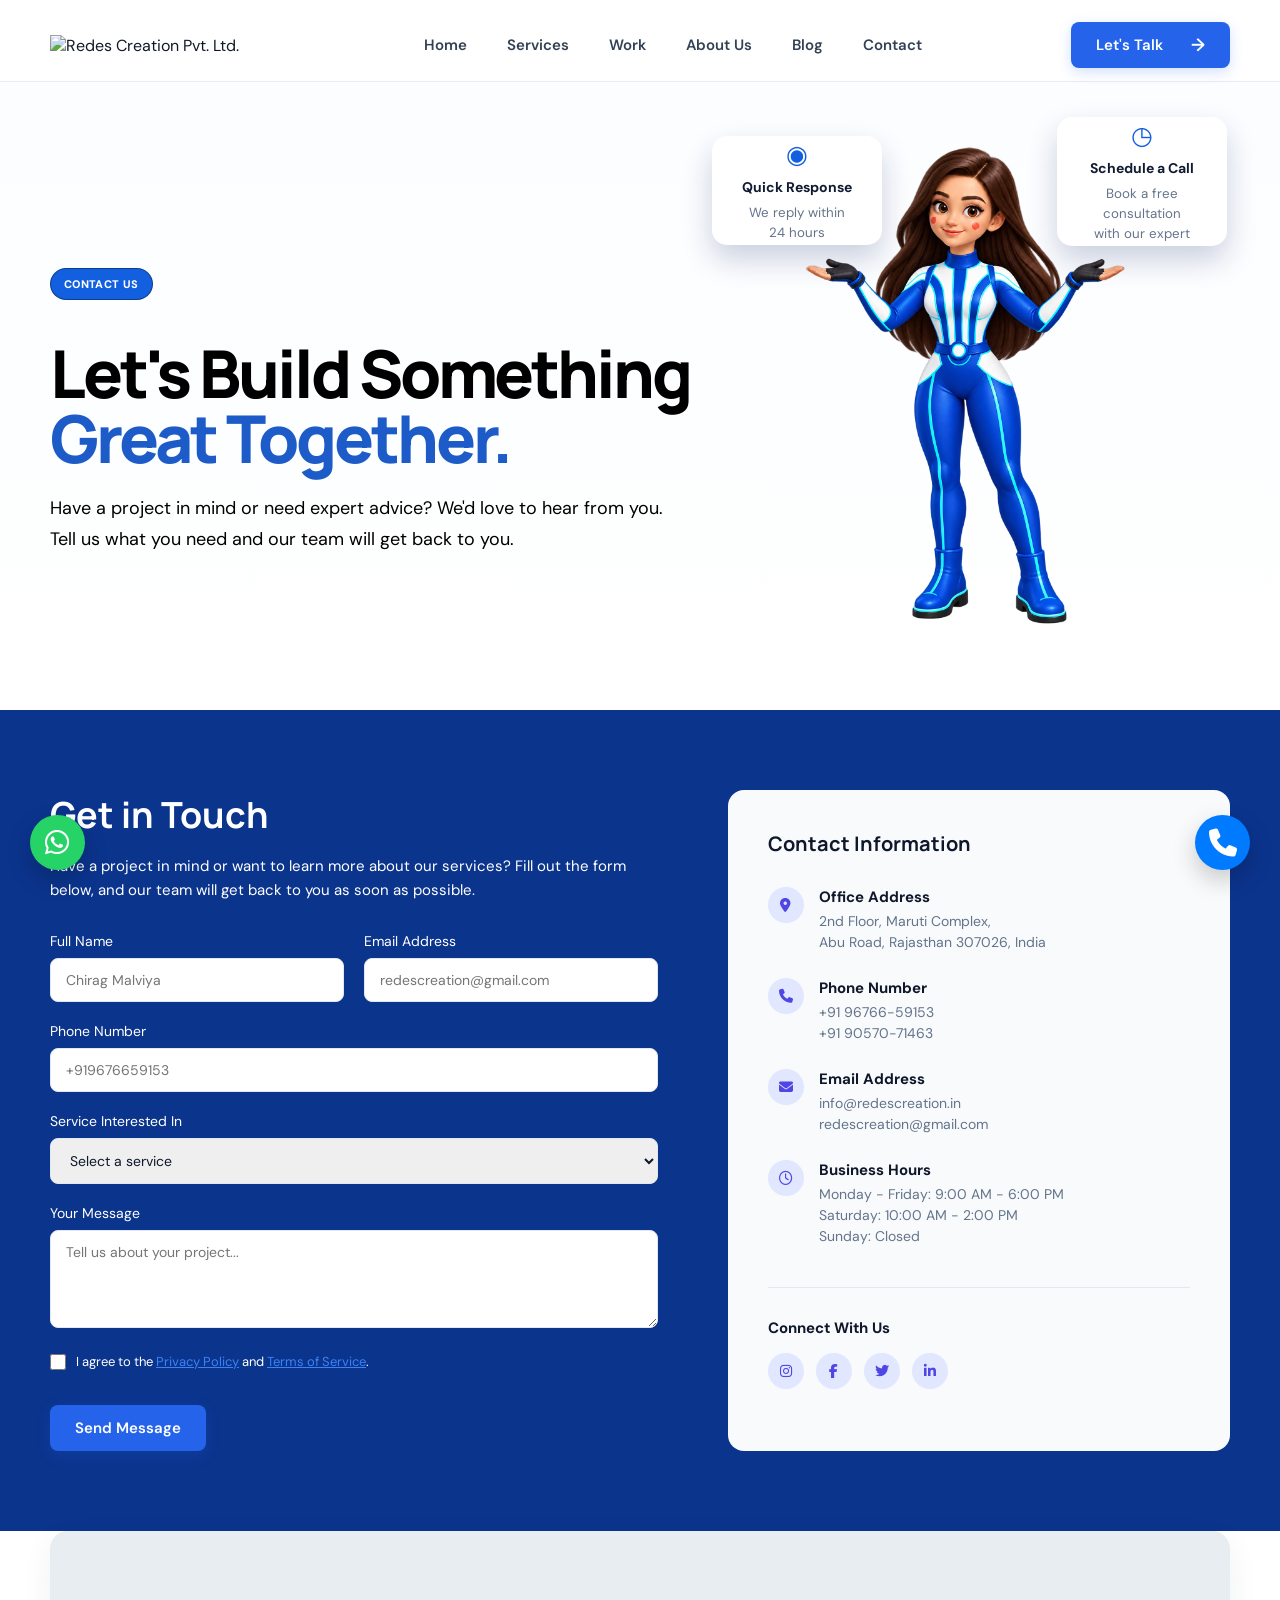
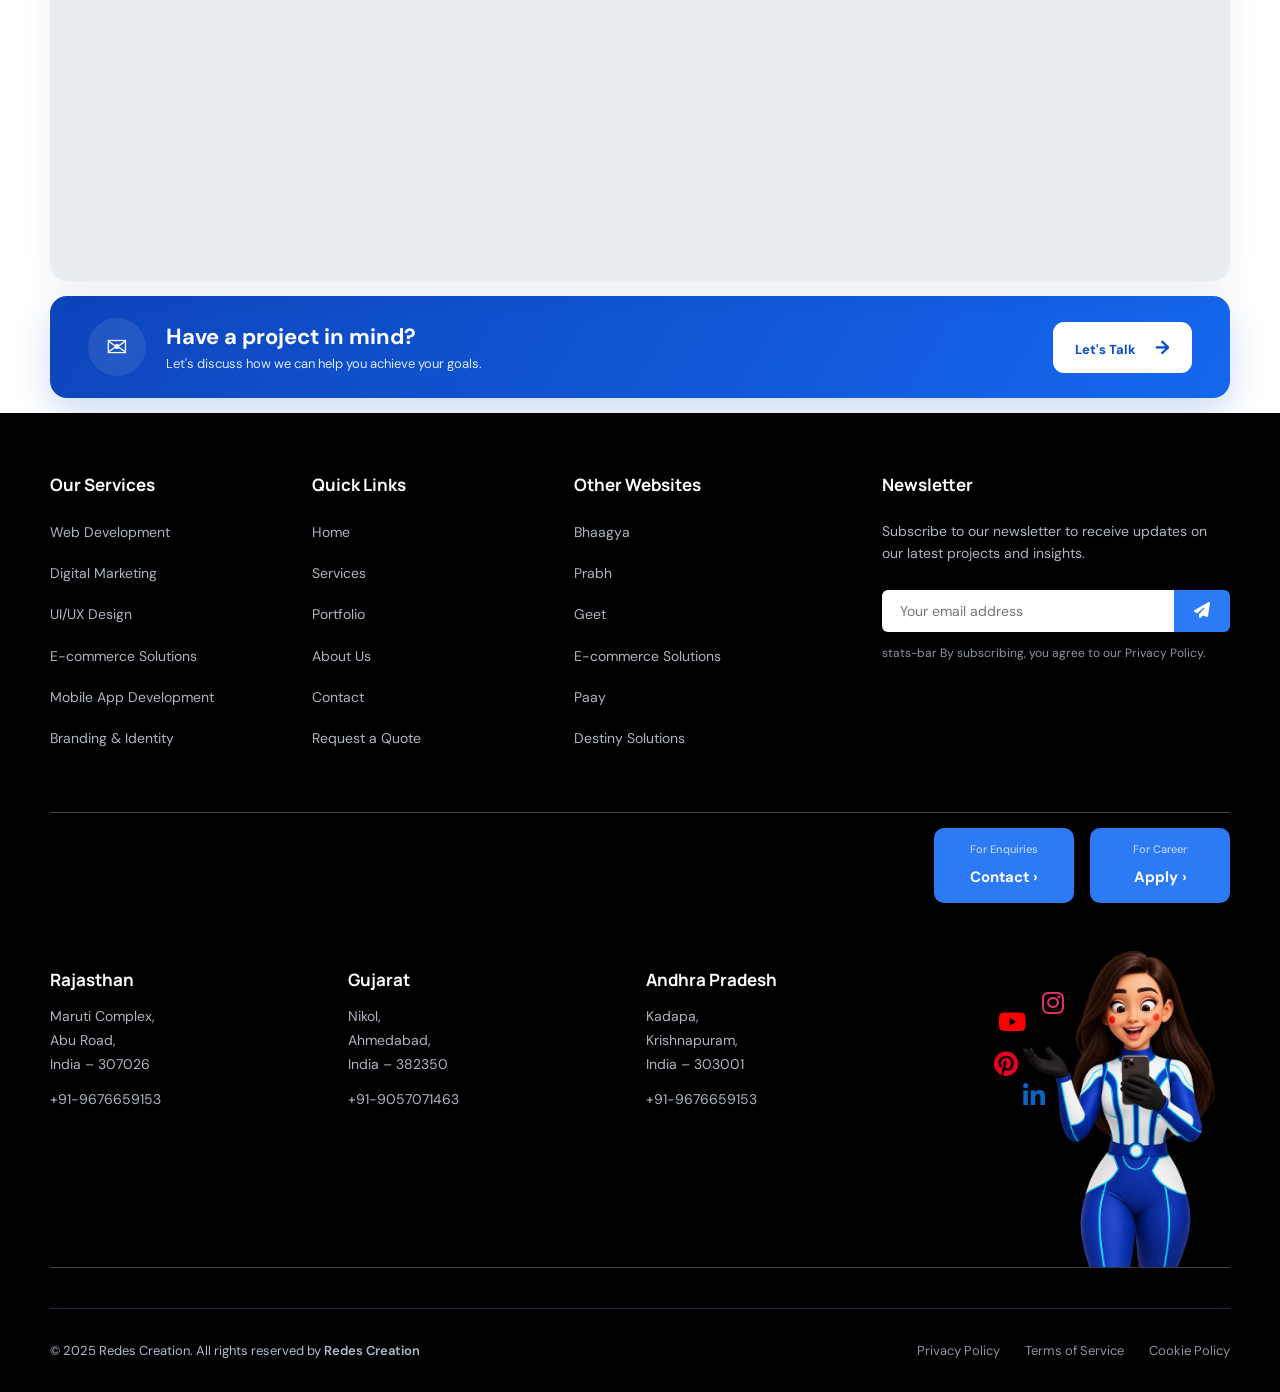
==== commit 2631149c: "complate contact page and add work page" ====
--- a/pages/contact.html
+++ b/pages/contact.html
@@ -57,7 +57,7 @@
         <div class="hero-lines"></div>
         <div class="container hero-content">
           <div>
-            <span class="eyebrow light">GET IN TOUCH</span>
+            <span class="eyebrow light">CONTACT US</span>
             <h1>Let's Build Something <span>Great Together.</span></h1>
             <p>
               Have a project in mind or need expert advice? We'd love to hear
@@ -66,21 +66,16 @@
           </div>
 
           <div class="hero-visual" aria-hidden="true">
-            <div class="orb orb-1"></div>
-            <div class="orb orb-2"></div>
-            <div class="person">
-              <div class="head"></div>
-              <div class="hair"></div>
-              <div class="body"></div>
-              <div class="laptop"></div>
-            </div>
-            <div class="float-card card-a">
-              <i>◉</i><strong>Quick Response</strong
-              ><small>We reply within<br />24 hours</small>
-            </div>
-            <div class="float-card card-b">
-              <i>◷</i><strong>Schedule a Call</strong
-              ><small>Book a free consultation<br />with our expert</small>
+            <div class="hero-art-wrapper">
+              <img src="../assets/contact -hero.png" alt="contact-hero">
+              <div class="float-card card-a">
+                <i>◉</i><strong>Quick Response</strong
+                ><small>We reply within<br />24 hours</small>
+              </div>
+              <div class="float-card card-b">
+                <i>◷</i><strong>Schedule a Call</strong
+                ><small>Book a free consultation<br />with our expert</small>
+              </div>
             </div>
           </div>
         </div>
--- a/pages/contact.css
+++ b/pages/contact.css
@@ -129,7 +129,7 @@
   position: relative;
   overflow: hidden;
   background: linear-gradient(110deg, #0a43ae, #155bd0);
-  color: #fff;
+  color: #000000;
   min-height: 330px;
 }
 .hero:after {
@@ -164,11 +164,18 @@
   margin-bottom: 16px;
 }
 .eyebrow.light {
-  color: #fff;
-  border: 1px solid #ffffff66;
+  color: #ffffff;
+  border: 1px solid #0c0c0c66;
   padding: 8px 13px;
   border-radius: 20px;
-  background: #ffffff12;
+  background: #1260df;
+}
+.hero-visual img {
+  display: block;
+  max-width: 100%;
+  height: auto;
+  max-height: 480px;
+  object-fit: contain;
 }
 .hero h1 {
   font-size: clamp(42px, 5vw, 65px);
@@ -177,19 +184,25 @@
   letter-spacing: -2.2px;
 }
 .hero h1 span {
-  color: #b8d2ff;
+  color: #1d5cc8;
 }
 .hero p {
   font-size: 18px;
   line-height: 1.7;
   max-width: 620px;
   margin-top: 22px;
-  color: #e9f0ff;
+  color: #000000;
 }
 .hero-visual {
-  height: 330px;
   position: relative;
-}
+  text-align: center;
+}
+.hero-art-wrapper {
+  display: inline-block;
+  position: relative;
+  max-width: 100%;
+}
+
 .orb {
   position: absolute;
   border-radius: 50%;
@@ -270,12 +283,14 @@
   position: absolute;
   background: #fff;
   color: var(--text);
-  padding: 17px 18px;
+  padding: 2px 11px;
   border-radius: 15px;
   box-shadow: 0 14px 30px #001b5833;
-  width: 175px;
+  width: 170px;
   z-index: 6;
-}
+  animation: floatUpDown 4s ease-in-out infinite;
+}
+
 .float-card i {
   display: block;
   color: #1260df;
@@ -294,12 +309,23 @@
   margin-top: 7px;
 }
 .card-a {
-  left: 25px;
-  top: 55px;
+  left: -29%;
+  top: -2%;
 }
 .card-b {
-  right: 5px;
-  top: 105px;
+  right: -32%;
+  top: -6%;
+  animation-delay: 2s;
+}
+
+@keyframes floatUpDown {
+  0%,
+  100% {
+    transform: translateY(20px);
+  }
+  50% {
+    transform: translateY(-25px);
+  }
 }
 
 .contact-section {
@@ -454,7 +480,7 @@
   border: 0;
 }
 .project-cta {
-  margin-top: 22px;
+  margin: 15px auto !important;
   border-radius: 17px;
   background: linear-gradient(120deg, #0d45bb, #1567ee);
   color: #fff;
@@ -550,6 +576,15 @@
   font-size: 11px;
 }
 
+@media (max-width: 1250px) {
+  .card-a {
+    left: -32%;
+  }
+  .card-b {
+    right: -24%;
+  }
+}
+
 @media (max-width: 900px) {
   .main-nav {
     gap: 18px;
@@ -570,21 +605,25 @@
     padding-top: 55px;
   }
   .hero-visual {
-    height: 250px;
-    margin-top: 10px;
-  }
-  .person {
-    right: 34%;
-    transform: scale(0.85);
-    transform-origin: bottom;
+    height: auto;
+    margin-top: 30px;
+    padding-bottom: 20px;
+  }
+  .hero-visual img {
+    max-width: 100%;
+    height: auto;
+    max-height: 507px;
+    margin: 0 auto;
+    display: block;
   }
   .card-a {
-    left: 2%;
-    top: 25px;
+    left: -74px;
+    top: -10px;
   }
   .card-b {
-    right: 0;
-    top: 50px;
+    right: -29%;
+    top: -4%;
+    animation-delay: 2s;
   }
   .contact-box {
     grid-template-columns: 1fr;
@@ -665,11 +704,16 @@
     font-size: 15px;
   }
   .hero-visual {
-    height: 280px;
-  }
-  .person {
-    right: 22%;
-    transform: scale(0.7);
+    height: auto;
+    margin-top: 30px;
+    padding-bottom: 20px;
+  }
+  .hero-visual img {
+    max-width: 100%;
+    height: auto;
+    max-height: 507px;
+    margin: 0 auto;
+    display: block;
   }
   .float-card {
     width: 145px;
@@ -679,12 +723,12 @@
     font-size: 10px;
   }
   .card-a {
-    left: 0;
-    top: 30px;
+    left: -63px;
+    top: -9px;
   }
   .card-b {
-    right: 0;
-    top: 100px;
+    right: -72px;
+    top: -13px;
   }
   .contact-box {
     padding: 30px 22px;
@@ -722,3 +766,32 @@
     gap: 8px;
   }
 }
+@media (max-width: 570px) {
+  .hero-visual img {
+    max-height: 430px;
+  }
+  .float-card {
+    width: 125px;
+    padding: 9px;
+    border-radius: 12px;
+  }
+  .float-card i {
+    font-size: 20px;
+    margin-bottom: 4px;
+  }
+  .float-card strong {
+    font-size: 12px;
+  }
+  .float-card small {
+    font-size: 9px;
+    margin-top: 4px;
+  }
+  .card-a {
+    left: -14%;
+    top: 0%;
+  }
+  .card-b {
+    right: -18%;
+    top: -2%;
+  }
+}
